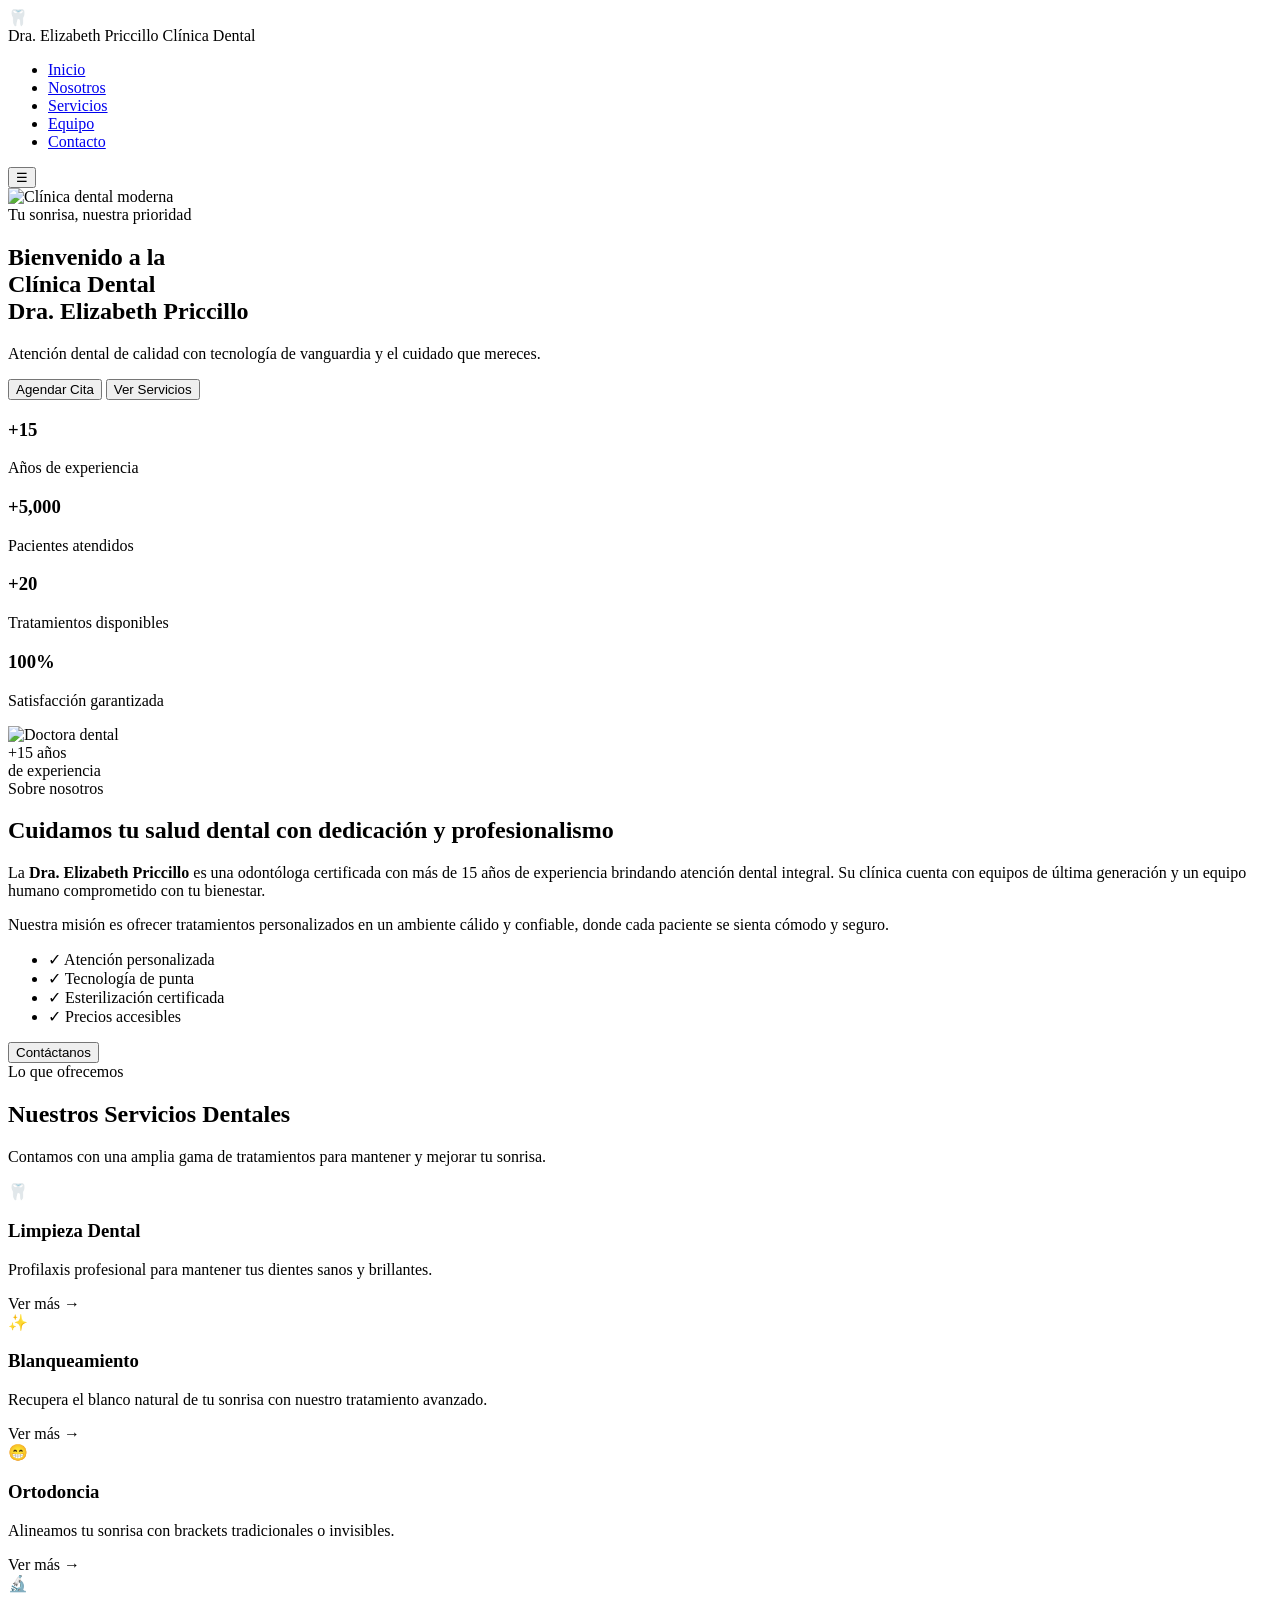
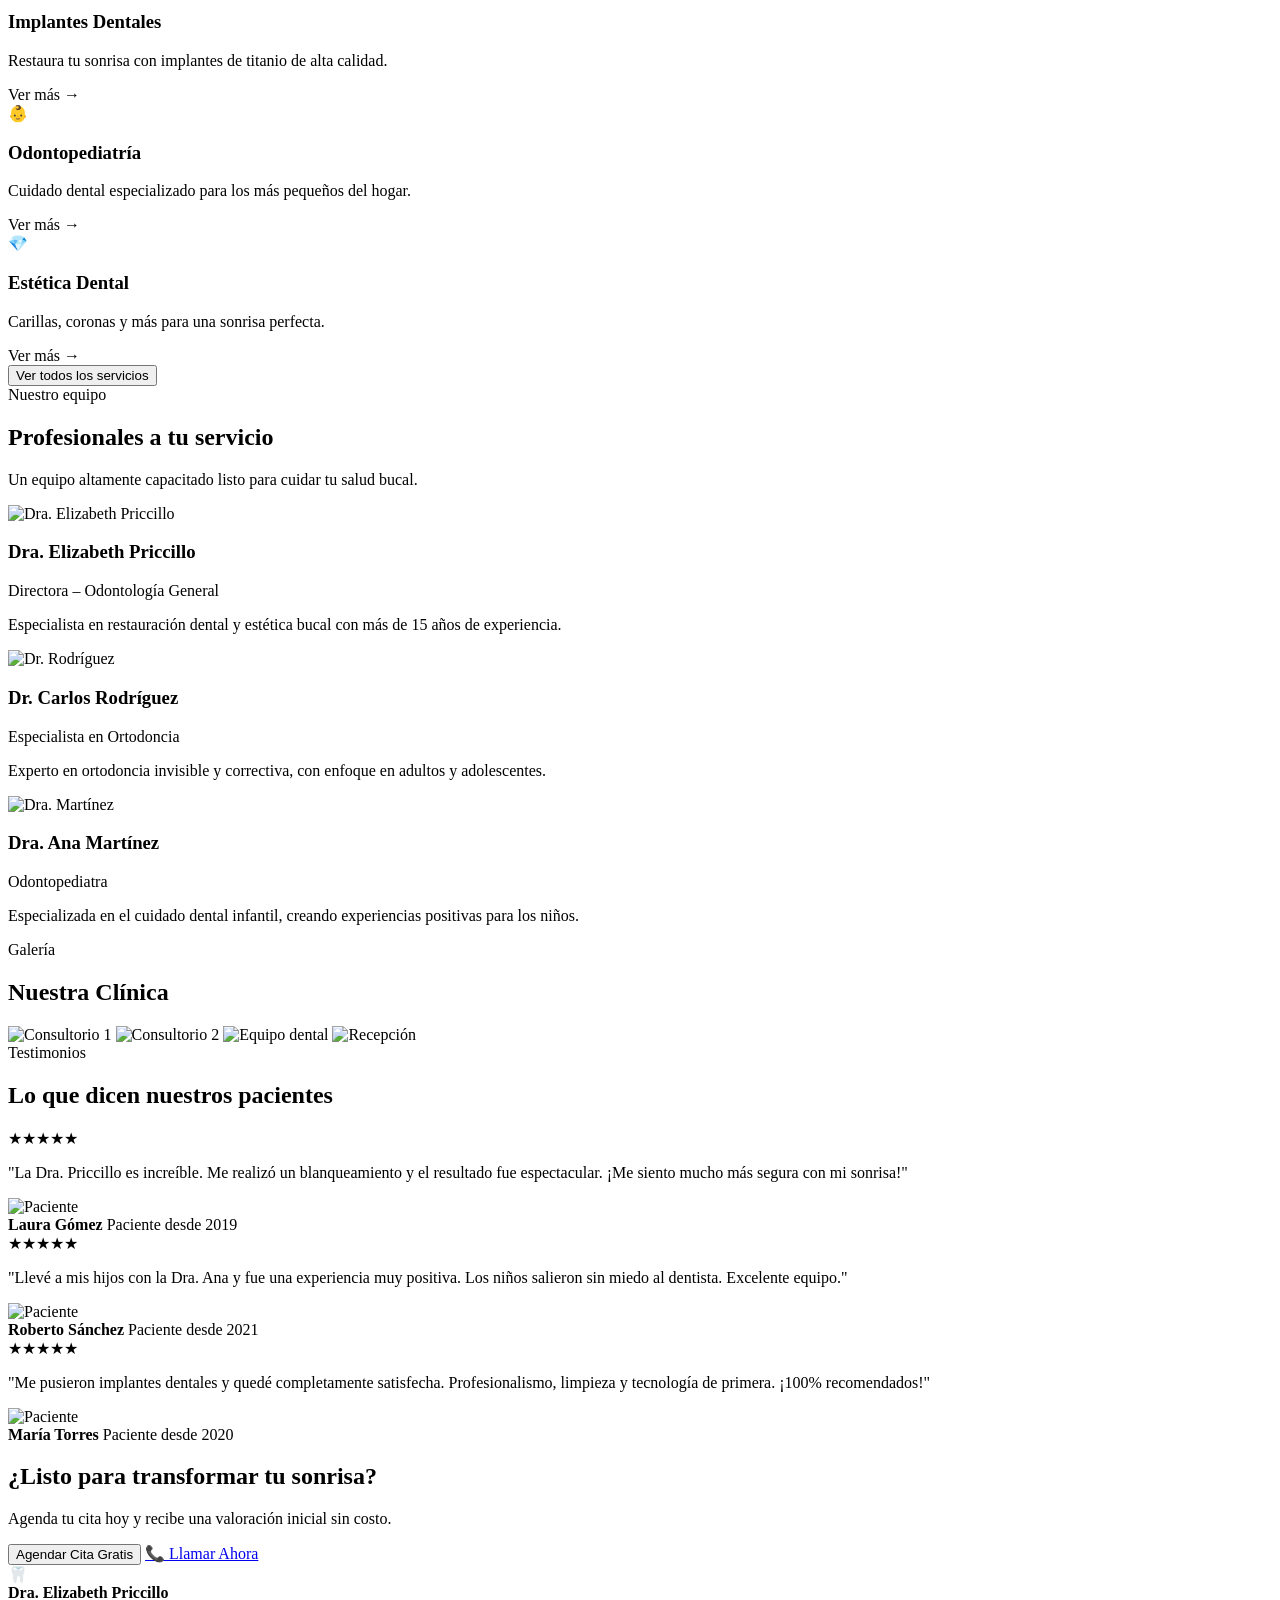
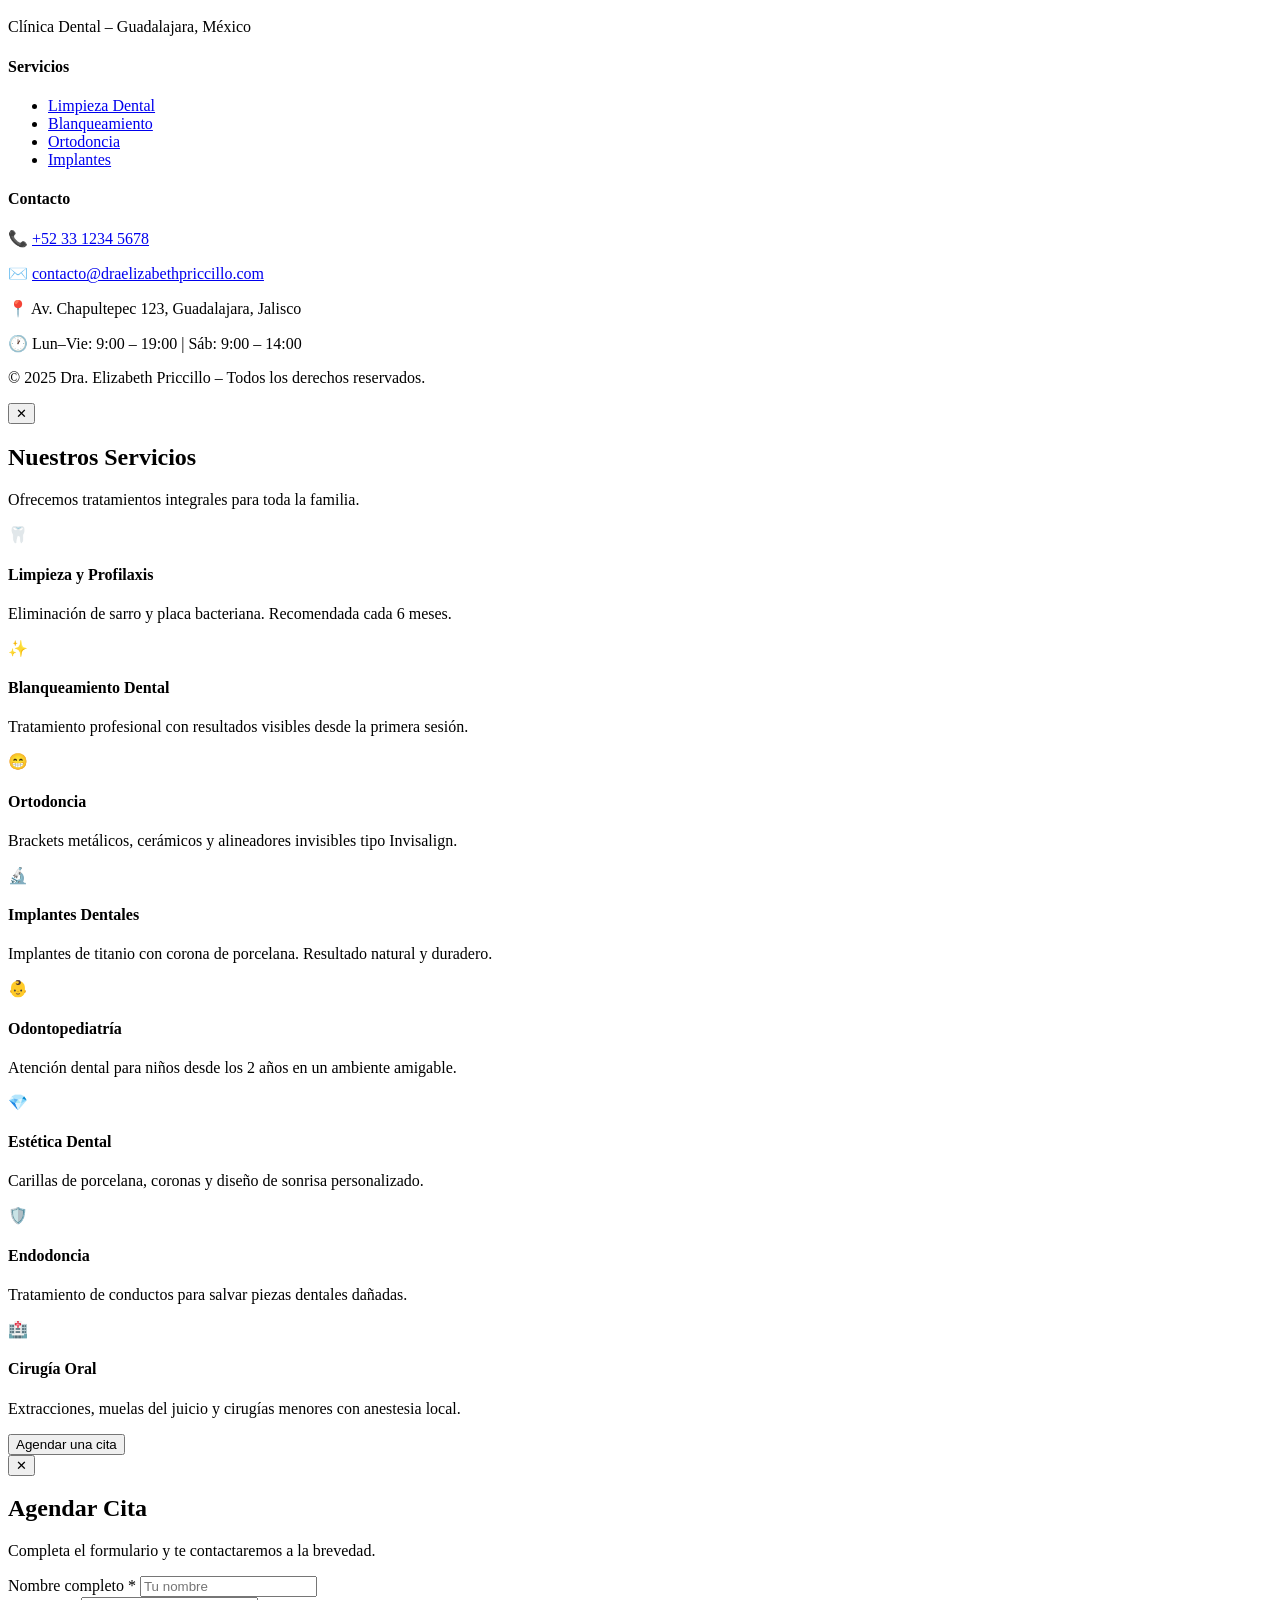
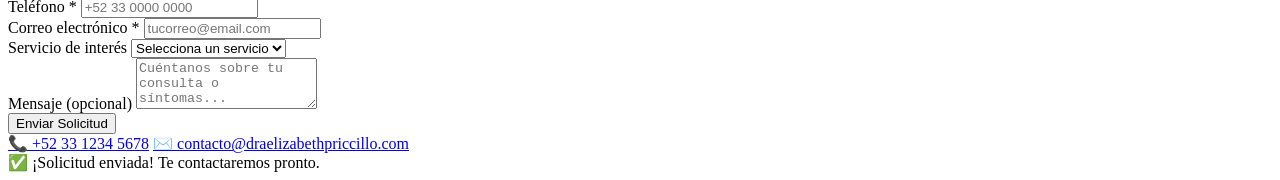
==== index.html @ 2721d82e "Add dental clinic website for Dra. Elizabeth Priccillo" ====
<!DOCTYPE html>
<html lang="es">
<head>
  <meta charset="UTF-8" />
  <meta name="viewport" content="width=device-width, initial-scale=1.0" />
  <title>Dra. Elizabeth Priccillo - Clínica Dental</title>
  <link href="https://fonts.googleapis.com/css2?family=Playfair+Display:wght@400;700&family=Inter:wght@300;400;500;600&display=swap" rel="stylesheet" />
  <link rel="stylesheet" href="styles.css" />
</head>
<body>

  <!-- NAVBAR -->
  <nav class="navbar">
    <div class="nav-container">
      <div class="nav-logo">
        <span class="logo-icon">🦷</span>
        <div>
          <span class="logo-name">Dra. Elizabeth Priccillo</span>
          <span class="logo-sub">Clínica Dental</span>
        </div>
      </div>
      <ul class="nav-links">
        <li><a href="#inicio">Inicio</a></li>
        <li><a href="#nosotros">Nosotros</a></li>
        <li><a href="#" onclick="openModal('servicios-modal')">Servicios</a></li>
        <li><a href="#equipo">Equipo</a></li>
        <li><a href="#" class="btn-nav" onclick="openModal('contacto-modal')">Contacto</a></li>
      </ul>
      <button class="hamburger" onclick="toggleMenu()">&#9776;</button>
    </div>
  </nav>

  <!-- HERO -->
  <section class="hero" id="inicio">
    <div class="hero-overlay"></div>
    <img src="https://images.unsplash.com/photo-1606811841689-23dfddce3e95?w=1600&q=80" alt="Clínica dental moderna" class="hero-bg" />
    <div class="hero-content">
      <span class="hero-badge">Tu sonrisa, nuestra prioridad</span>
      <h1>Bienvenido a la<br /><span>Clínica Dental</span><br />Dra. Elizabeth Priccillo</h1>
      <p>Atención dental de calidad con tecnología de vanguardia y el cuidado que mereces.</p>
      <div class="hero-btns">
        <button class="btn-primary" onclick="openModal('contacto-modal')">Agendar Cita</button>
        <button class="btn-outline" onclick="openModal('servicios-modal')">Ver Servicios</button>
      </div>
    </div>
  </section>

  <!-- STATS -->
  <section class="stats">
    <div class="stats-container">
      <div class="stat-item">
        <h3>+15</h3>
        <p>Años de experiencia</p>
      </div>
      <div class="stat-item">
        <h3>+5,000</h3>
        <p>Pacientes atendidos</p>
      </div>
      <div class="stat-item">
        <h3>+20</h3>
        <p>Tratamientos disponibles</p>
      </div>
      <div class="stat-item">
        <h3>100%</h3>
        <p>Satisfacción garantizada</p>
      </div>
    </div>
  </section>

  <!-- NOSOTROS -->
  <section class="nosotros" id="nosotros">
    <div class="section-container">
      <div class="nosotros-img">
        <img src="https://images.unsplash.com/photo-1588776814546-1ffcf47267a5?w=700&q=80" alt="Doctora dental" />
        <div class="exp-badge">+15 años<br/>de experiencia</div>
      </div>
      <div class="nosotros-text">
        <span class="section-tag">Sobre nosotros</span>
        <h2>Cuidamos tu salud dental con dedicación y profesionalismo</h2>
        <p>La <strong>Dra. Elizabeth Priccillo</strong> es una odontóloga certificada con más de 15 años de experiencia brindando atención dental integral. Su clínica cuenta con equipos de última generación y un equipo humano comprometido con tu bienestar.</p>
        <p>Nuestra misión es ofrecer tratamientos personalizados en un ambiente cálido y confiable, donde cada paciente se sienta cómodo y seguro.</p>
        <ul class="nosotros-list">
          <li>✓ Atención personalizada</li>
          <li>✓ Tecnología de punta</li>
          <li>✓ Esterilización certificada</li>
          <li>✓ Precios accesibles</li>
        </ul>
        <button class="btn-primary" onclick="openModal('contacto-modal')">Contáctanos</button>
      </div>
    </div>
  </section>

  <!-- SERVICIOS PREVIEW -->
  <section class="servicios-prev" id="servicios">
    <div class="section-header">
      <span class="section-tag">Lo que ofrecemos</span>
      <h2>Nuestros Servicios Dentales</h2>
      <p>Contamos con una amplia gama de tratamientos para mantener y mejorar tu sonrisa.</p>
    </div>
    <div class="servicios-grid">
      <div class="servicio-card" onclick="openModal('servicios-modal')">
        <div class="serv-icon">🦷</div>
        <h3>Limpieza Dental</h3>
        <p>Profilaxis profesional para mantener tus dientes sanos y brillantes.</p>
        <span class="ver-mas">Ver más →</span>
      </div>
      <div class="servicio-card" onclick="openModal('servicios-modal')">
        <div class="serv-icon">✨</div>
        <h3>Blanqueamiento</h3>
        <p>Recupera el blanco natural de tu sonrisa con nuestro tratamiento avanzado.</p>
        <span class="ver-mas">Ver más →</span>
      </div>
      <div class="servicio-card" onclick="openModal('servicios-modal')">
        <div class="serv-icon">😁</div>
        <h3>Ortodoncia</h3>
        <p>Alineamos tu sonrisa con brackets tradicionales o invisibles.</p>
        <span class="ver-mas">Ver más →</span>
      </div>
      <div class="servicio-card" onclick="openModal('servicios-modal')">
        <div class="serv-icon">🔬</div>
        <h3>Implantes Dentales</h3>
        <p>Restaura tu sonrisa con implantes de titanio de alta calidad.</p>
        <span class="ver-mas">Ver más →</span>
      </div>
      <div class="servicio-card" onclick="openModal('servicios-modal')">
        <div class="serv-icon">👶</div>
        <h3>Odontopediatría</h3>
        <p>Cuidado dental especializado para los más pequeños del hogar.</p>
        <span class="ver-mas">Ver más →</span>
      </div>
      <div class="servicio-card" onclick="openModal('servicios-modal')">
        <div class="serv-icon">💎</div>
        <h3>Estética Dental</h3>
        <p>Carillas, coronas y más para una sonrisa perfecta.</p>
        <span class="ver-mas">Ver más →</span>
      </div>
    </div>
    <div class="center-btn">
      <button class="btn-primary" onclick="openModal('servicios-modal')">Ver todos los servicios</button>
    </div>
  </section>

  <!-- EQUIPO -->
  <section class="equipo" id="equipo">
    <div class="section-header">
      <span class="section-tag">Nuestro equipo</span>
      <h2>Profesionales a tu servicio</h2>
      <p>Un equipo altamente capacitado listo para cuidar tu salud bucal.</p>
    </div>
    <div class="equipo-grid">
      <div class="equipo-card">
        <div class="equipo-img-wrap">
          <img src="https://images.unsplash.com/photo-1559839734-2b71ea197ec2?w=400&q=80" alt="Dra. Elizabeth Priccillo" />
        </div>
        <h3>Dra. Elizabeth Priccillo</h3>
        <span>Directora – Odontología General</span>
        <p>Especialista en restauración dental y estética bucal con más de 15 años de experiencia.</p>
      </div>
      <div class="equipo-card">
        <div class="equipo-img-wrap">
          <img src="https://images.unsplash.com/photo-1612349317150-e413f6a5b16d?w=400&q=80" alt="Dr. Rodríguez" />
        </div>
        <h3>Dr. Carlos Rodríguez</h3>
        <span>Especialista en Ortodoncia</span>
        <p>Experto en ortodoncia invisible y correctiva, con enfoque en adultos y adolescentes.</p>
      </div>
      <div class="equipo-card">
        <div class="equipo-img-wrap">
          <img src="https://images.unsplash.com/photo-1594824476967-48c8b964273f?w=400&q=80" alt="Dra. Martínez" />
        </div>
        <h3>Dra. Ana Martínez</h3>
        <span>Odontopediatra</span>
        <p>Especializada en el cuidado dental infantil, creando experiencias positivas para los niños.</p>
      </div>
    </div>
  </section>

  <!-- GALERIA -->
  <section class="galeria">
    <div class="section-header">
      <span class="section-tag">Galería</span>
      <h2>Nuestra Clínica</h2>
    </div>
    <div class="galeria-grid">
      <img src="https://images.unsplash.com/photo-1629909613654-28e377c37b09?w=600&q=80" alt="Consultorio 1" />
      <img src="https://images.unsplash.com/photo-1609840114035-3c981b782dfe?w=600&q=80" alt="Consultorio 2" />
      <img src="https://images.unsplash.com/photo-1607613009820-a29f7bb81c04?w=600&q=80" alt="Equipo dental" />
      <img src="https://images.unsplash.com/photo-1598256989800-fe5f95da9787?w=600&q=80" alt="Recepción" />
    </div>
  </section>

  <!-- TESTIMONIOS -->
  <section class="testimonios">
    <div class="section-header">
      <span class="section-tag">Testimonios</span>
      <h2>Lo que dicen nuestros pacientes</h2>
    </div>
    <div class="testimonios-grid">
      <div class="test-card">
        <div class="stars">★★★★★</div>
        <p>"La Dra. Priccillo es increíble. Me realizó un blanqueamiento y el resultado fue espectacular. ¡Me siento mucho más segura con mi sonrisa!"</p>
        <div class="test-autor">
          <img src="https://images.unsplash.com/photo-1438761681033-6461ffad8d80?w=60&q=80" alt="Paciente" />
          <div>
            <strong>Laura Gómez</strong>
            <span>Paciente desde 2019</span>
          </div>
        </div>
      </div>
      <div class="test-card">
        <div class="stars">★★★★★</div>
        <p>"Llevé a mis hijos con la Dra. Ana y fue una experiencia muy positiva. Los niños salieron sin miedo al dentista. Excelente equipo."</p>
        <div class="test-autor">
          <img src="https://images.unsplash.com/photo-1500648767791-00dcc994a43e?w=60&q=80" alt="Paciente" />
          <div>
            <strong>Roberto Sánchez</strong>
            <span>Paciente desde 2021</span>
          </div>
        </div>
      </div>
      <div class="test-card">
        <div class="stars">★★★★★</div>
        <p>"Me pusieron implantes dentales y quedé completamente satisfecha. Profesionalismo, limpieza y tecnología de primera. ¡100% recomendados!"</p>
        <div class="test-autor">
          <img src="https://images.unsplash.com/photo-1544005313-94ddf0286df2?w=60&q=80" alt="Paciente" />
          <div>
            <strong>María Torres</strong>
            <span>Paciente desde 2020</span>
          </div>
        </div>
      </div>
    </div>
  </section>

  <!-- CTA -->
  <section class="cta">
    <div class="cta-content">
      <h2>¿Listo para transformar tu sonrisa?</h2>
      <p>Agenda tu cita hoy y recibe una valoración inicial sin costo.</p>
      <div class="cta-btns">
        <button class="btn-primary" onclick="openModal('contacto-modal')">Agendar Cita Gratis</button>
        <a href="tel:+523312345678" class="btn-outline-white">📞 Llamar Ahora</a>
      </div>
    </div>
  </section>

  <!-- FOOTER -->
  <footer class="footer">
    <div class="footer-container">
      <div class="footer-brand">
        <span class="logo-icon">🦷</span>
        <div>
          <strong>Dra. Elizabeth Priccillo</strong>
          <p>Clínica Dental – Guadalajara, México</p>
        </div>
      </div>
      <div class="footer-links">
        <h4>Servicios</h4>
        <ul>
          <li><a href="#" onclick="openModal('servicios-modal')">Limpieza Dental</a></li>
          <li><a href="#" onclick="openModal('servicios-modal')">Blanqueamiento</a></li>
          <li><a href="#" onclick="openModal('servicios-modal')">Ortodoncia</a></li>
          <li><a href="#" onclick="openModal('servicios-modal')">Implantes</a></li>
        </ul>
      </div>
      <div class="footer-contact">
        <h4>Contacto</h4>
        <p>📞 <a href="tel:+523312345678">+52 33 1234 5678</a></p>
        <p>✉️ <a href="mailto:contacto@draelizabethpriccillo.com">contacto@draelizabethpriccillo.com</a></p>
        <p>📍 Av. Chapultepec 123, Guadalajara, Jalisco</p>
        <p>🕐 Lun–Vie: 9:00 – 19:00 | Sáb: 9:00 – 14:00</p>
      </div>
    </div>
    <div class="footer-bottom">
      <p>© 2025 Dra. Elizabeth Priccillo – Todos los derechos reservados.</p>
    </div>
  </footer>

  <!-- MODAL SERVICIOS -->
  <div id="servicios-modal" class="modal" onclick="closeModalOutside(event, 'servicios-modal')">
    <div class="modal-box">
      <button class="modal-close" onclick="closeModal('servicios-modal')">✕</button>
      <h2>Nuestros Servicios</h2>
      <p class="modal-sub">Ofrecemos tratamientos integrales para toda la familia.</p>
      <div class="modal-servicios">
        <div class="ms-item">
          <div class="ms-icon">🦷</div>
          <div>
            <h4>Limpieza y Profilaxis</h4>
            <p>Eliminación de sarro y placa bacteriana. Recomendada cada 6 meses.</p>
          </div>
        </div>
        <div class="ms-item">
          <div class="ms-icon">✨</div>
          <div>
            <h4>Blanqueamiento Dental</h4>
            <p>Tratamiento profesional con resultados visibles desde la primera sesión.</p>
          </div>
        </div>
        <div class="ms-item">
          <div class="ms-icon">😁</div>
          <div>
            <h4>Ortodoncia</h4>
            <p>Brackets metálicos, cerámicos y alineadores invisibles tipo Invisalign.</p>
          </div>
        </div>
        <div class="ms-item">
          <div class="ms-icon">🔬</div>
          <div>
            <h4>Implantes Dentales</h4>
            <p>Implantes de titanio con corona de porcelana. Resultado natural y duradero.</p>
          </div>
        </div>
        <div class="ms-item">
          <div class="ms-icon">👶</div>
          <div>
            <h4>Odontopediatría</h4>
            <p>Atención dental para niños desde los 2 años en un ambiente amigable.</p>
          </div>
        </div>
        <div class="ms-item">
          <div class="ms-icon">💎</div>
          <div>
            <h4>Estética Dental</h4>
            <p>Carillas de porcelana, coronas y diseño de sonrisa personalizado.</p>
          </div>
        </div>
        <div class="ms-item">
          <div class="ms-icon">🛡️</div>
          <div>
            <h4>Endodoncia</h4>
            <p>Tratamiento de conductos para salvar piezas dentales dañadas.</p>
          </div>
        </div>
        <div class="ms-item">
          <div class="ms-icon">🏥</div>
          <div>
            <h4>Cirugía Oral</h4>
            <p>Extracciones, muelas del juicio y cirugías menores con anestesia local.</p>
          </div>
        </div>
      </div>
      <button class="btn-primary full" onclick="closeModal('servicios-modal'); openModal('contacto-modal')">Agendar una cita</button>
    </div>
  </div>

  <!-- MODAL CONTACTO -->
  <div id="contacto-modal" class="modal" onclick="closeModalOutside(event, 'contacto-modal')">
    <div class="modal-box">
      <button class="modal-close" onclick="closeModal('contacto-modal')">✕</button>
      <h2>Agendar Cita</h2>
      <p class="modal-sub">Completa el formulario y te contactaremos a la brevedad.</p>
      <form class="contacto-form" onsubmit="enviarFormulario(event)">
        <div class="form-row">
          <div class="form-group">
            <label>Nombre completo *</label>
            <input type="text" placeholder="Tu nombre" required />
          </div>
          <div class="form-group">
            <label>Teléfono *</label>
            <input type="tel" placeholder="+52 33 0000 0000" required />
          </div>
        </div>
        <div class="form-group">
          <label>Correo electrónico *</label>
          <input type="email" placeholder="tucorreo@email.com" required />
        </div>
        <div class="form-group">
          <label>Servicio de interés</label>
          <select>
            <option value="">Selecciona un servicio</option>
            <option>Limpieza Dental</option>
            <option>Blanqueamiento</option>
            <option>Ortodoncia</option>
            <option>Implantes Dentales</option>
            <option>Odontopediatría</option>
            <option>Estética Dental</option>
            <option>Endodoncia</option>
            <option>Cirugía Oral</option>
            <option>Otro</option>
          </select>
        </div>
        <div class="form-group">
          <label>Mensaje (opcional)</label>
          <textarea placeholder="Cuéntanos sobre tu consulta o síntomas..." rows="3"></textarea>
        </div>
        <button type="submit" class="btn-primary full">Enviar Solicitud</button>
      </form>
      <div class="modal-contacto-info">
        <a href="tel:+523312345678">📞 +52 33 1234 5678</a>
        <a href="mailto:contacto@draelizabethpriccillo.com">✉️ contacto@draelizabethpriccillo.com</a>
      </div>
    </div>
  </div>

  <!-- SUCCESS TOAST -->
  <div id="toast" class="toast">✅ ¡Solicitud enviada! Te contactaremos pronto.</div>

  <script src="script.js"></script>
</body>
</html>
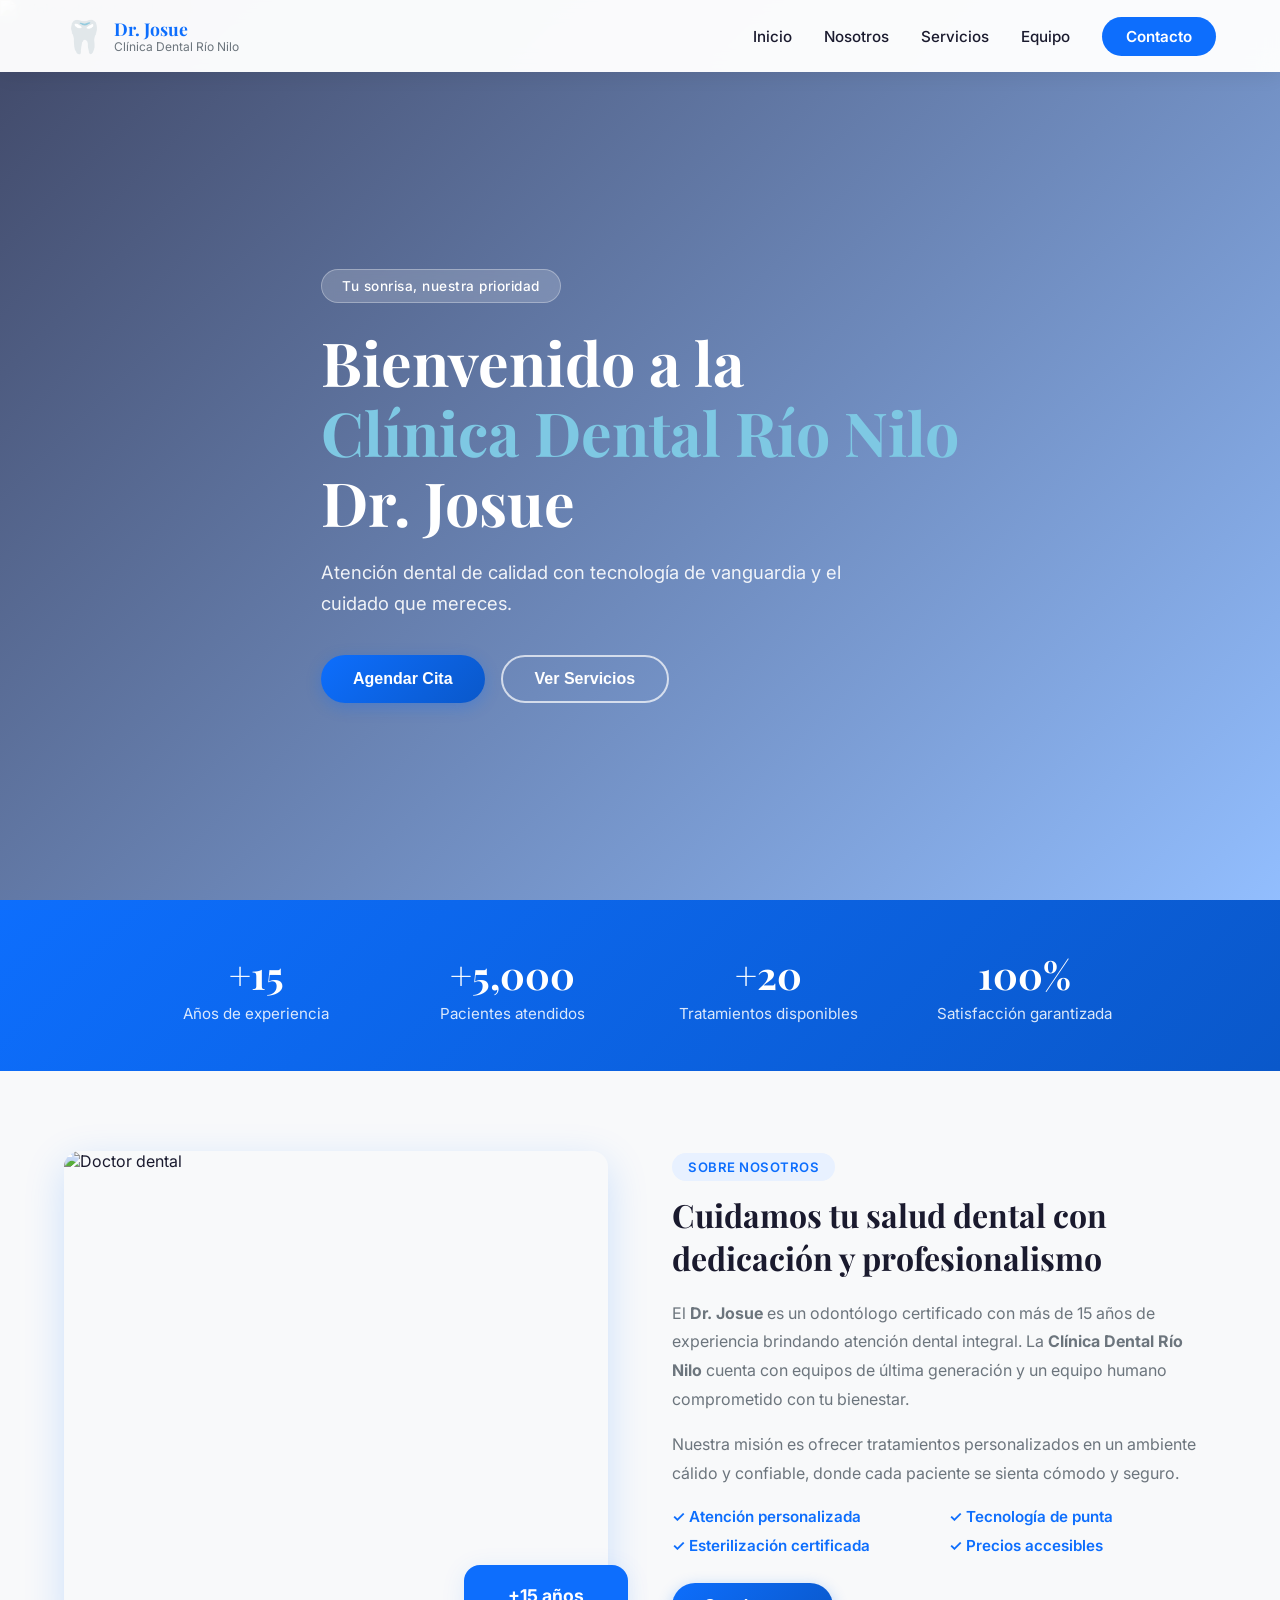
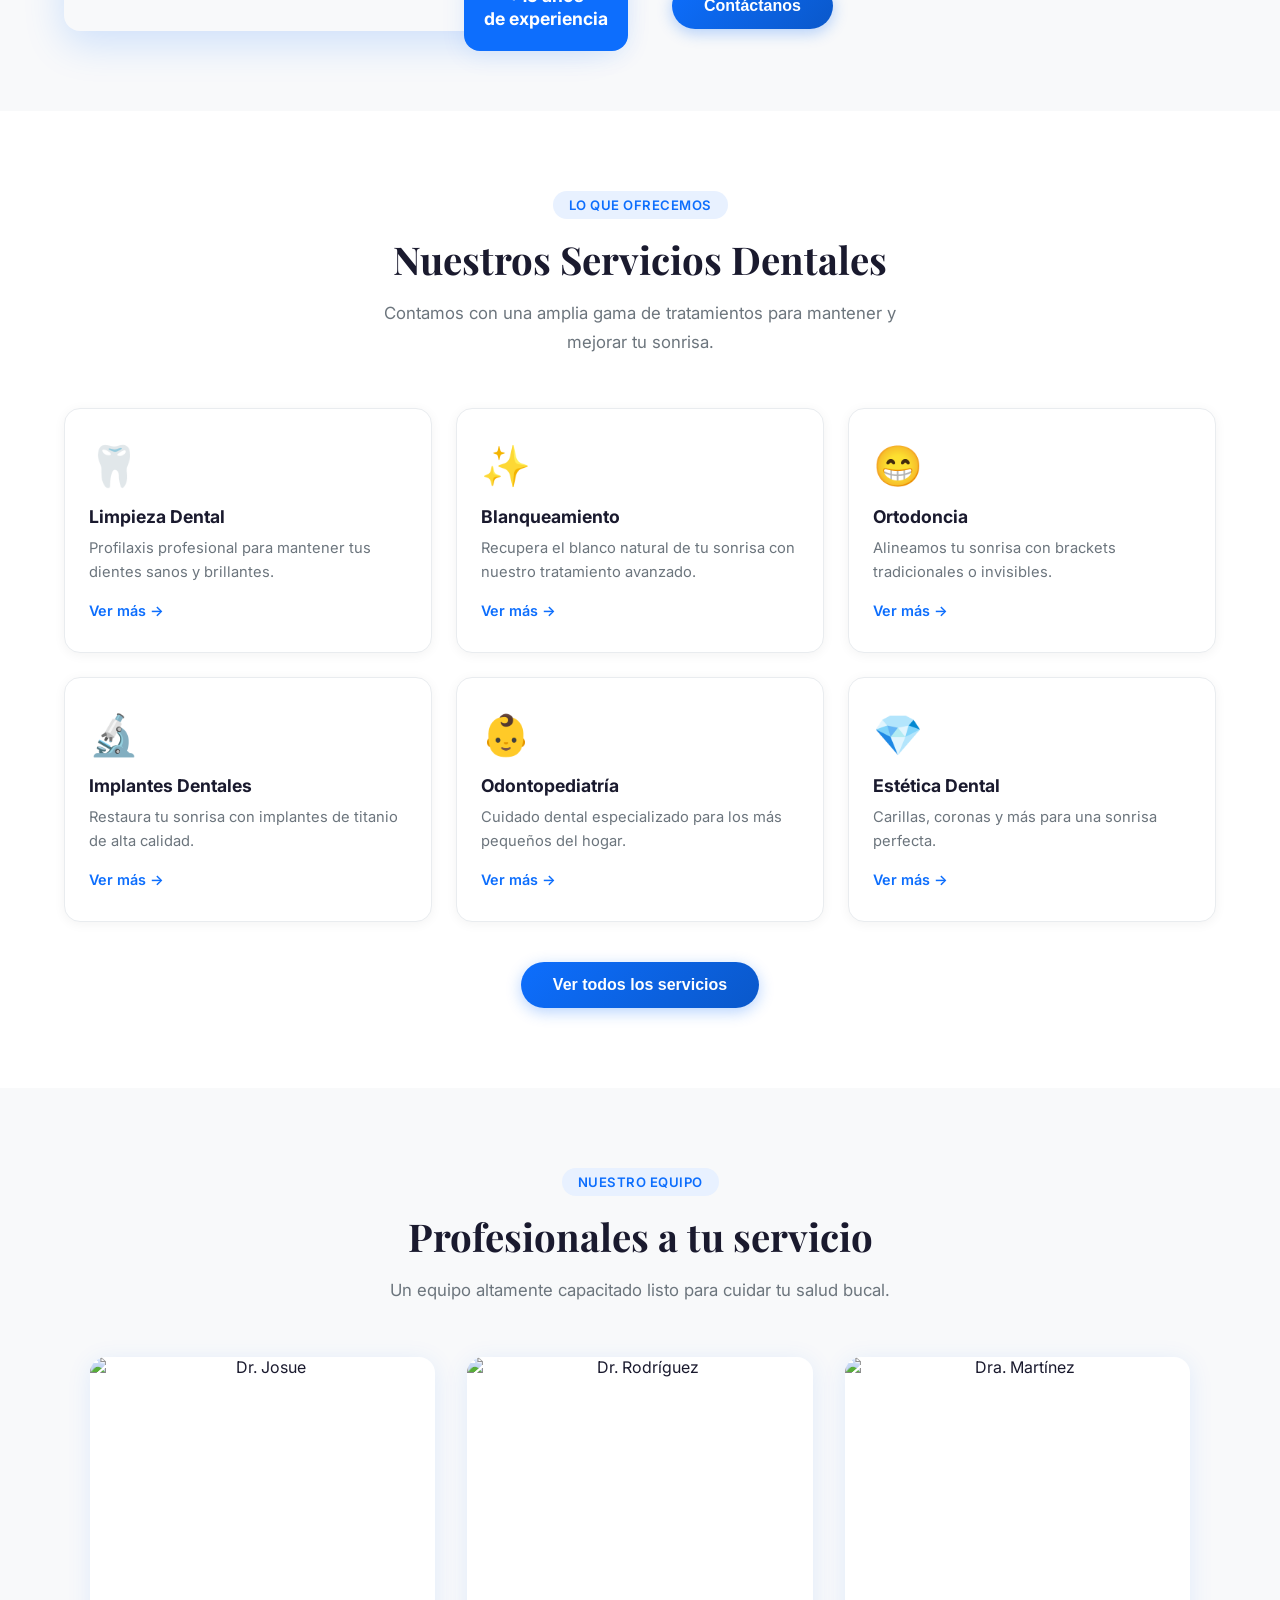
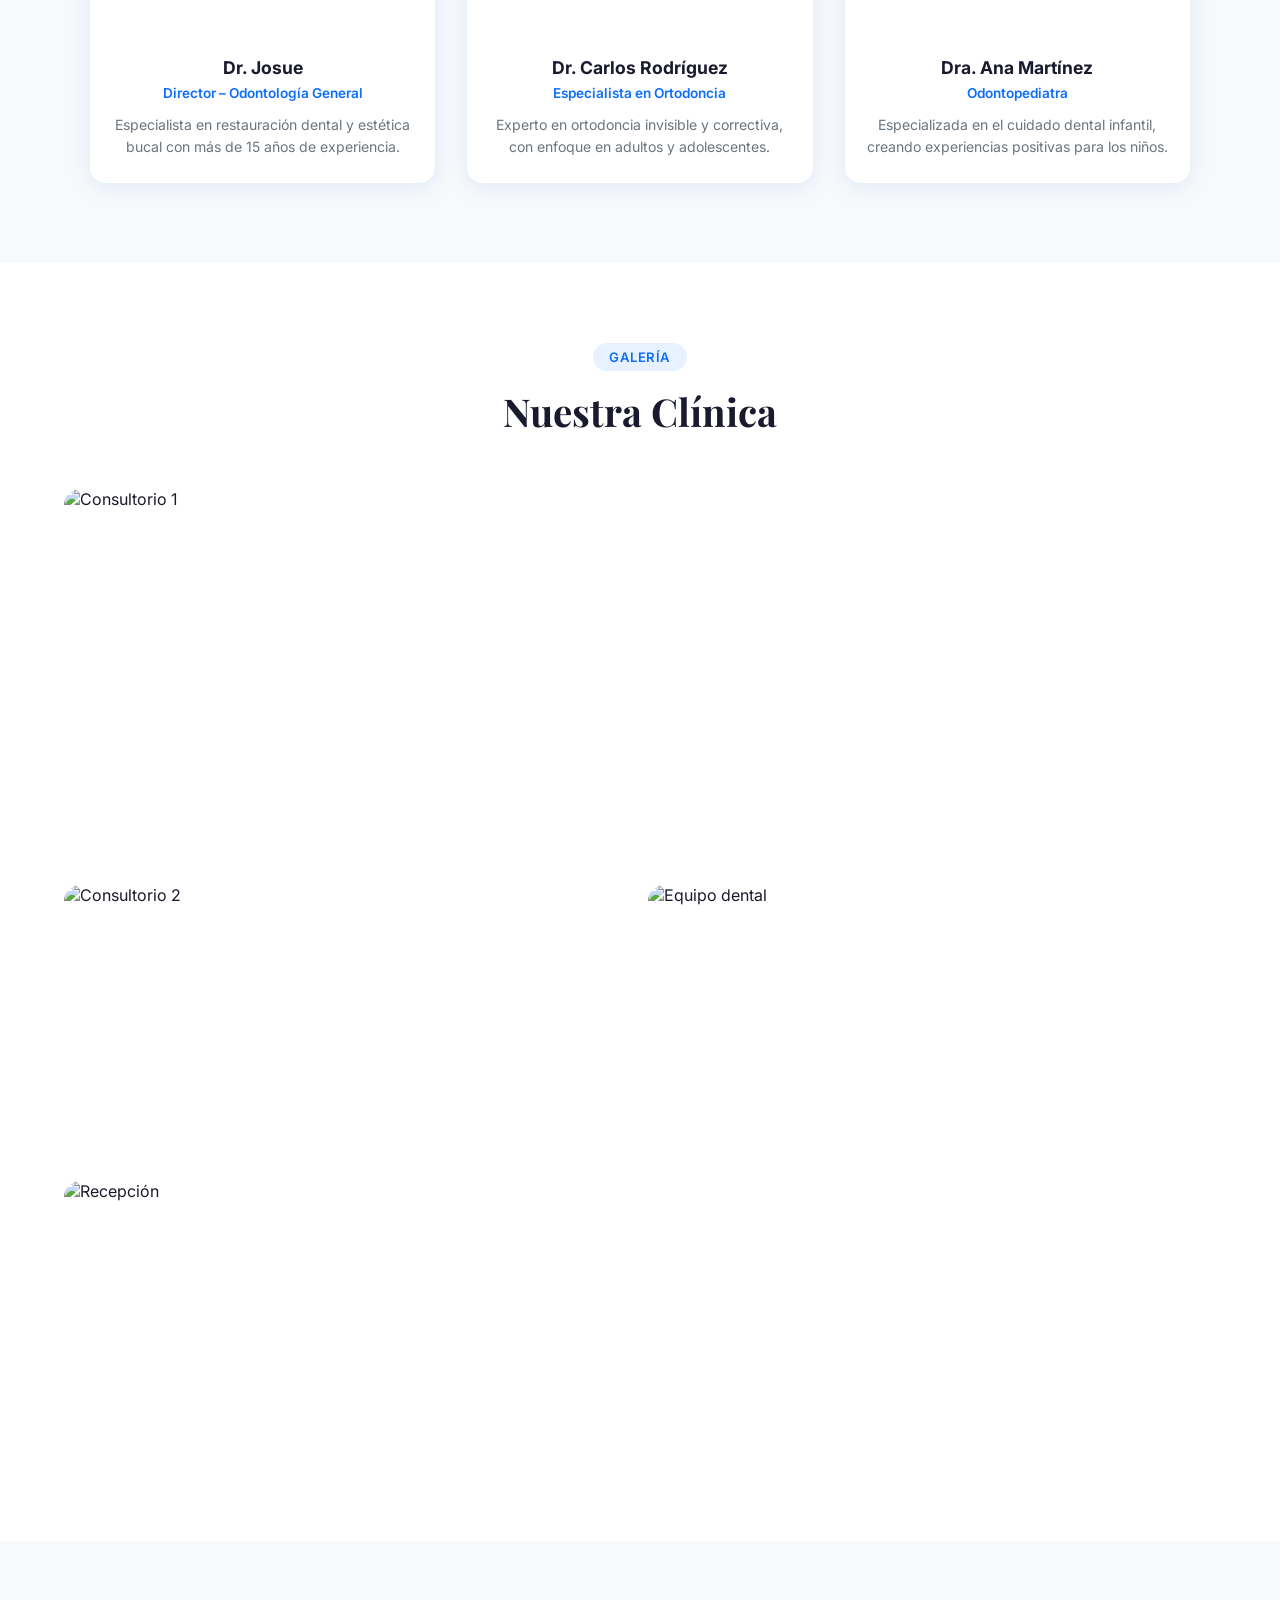
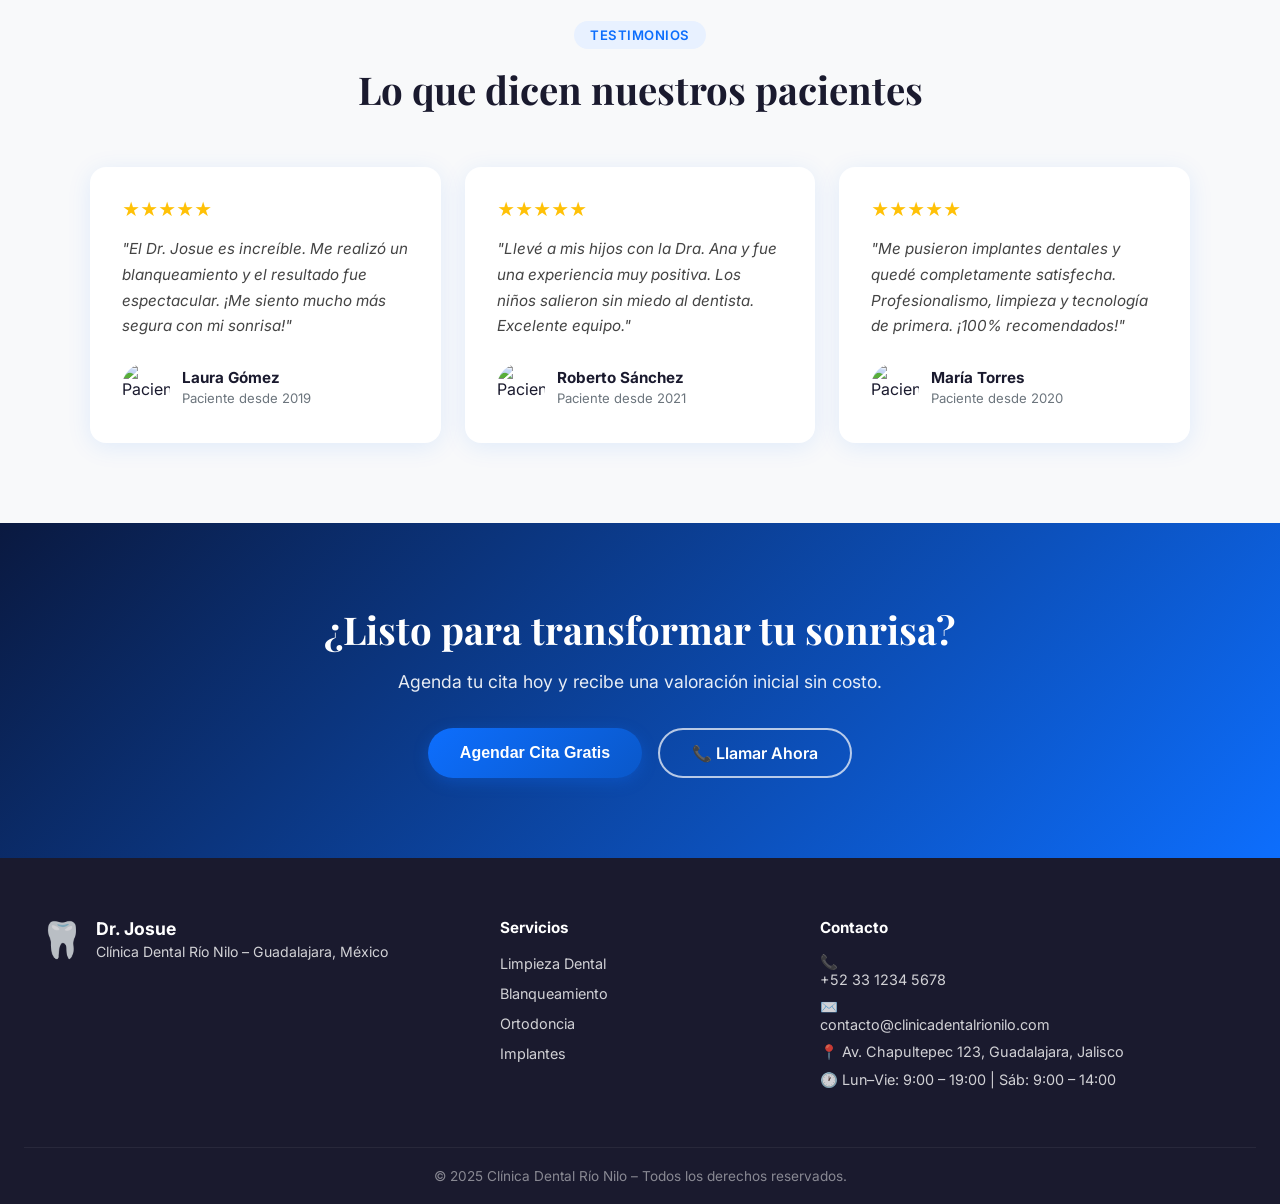
==== commit ecc31d67: "Update: nombre clínica → Clínica Dental Río Nilo, doctor → Dr. Josue" ====
--- a/index.html
+++ b/index.html
@@ -3,7 +3,7 @@
 <head>
   <meta charset="UTF-8" />
   <meta name="viewport" content="width=device-width, initial-scale=1.0" />
-  <title>Dra. Elizabeth Priccillo - Clínica Dental</title>
+  <title>Dr. Josue - Clínica Dental Río Nilo</title>
   <link href="https://fonts.googleapis.com/css2?family=Playfair+Display:wght@400;700&family=Inter:wght@300;400;500;600&display=swap" rel="stylesheet" />
   <link rel="stylesheet" href="styles.css" />
 </head>
@@ -15,8 +15,8 @@
       <div class="nav-logo">
         <span class="logo-icon">🦷</span>
         <div>
-          <span class="logo-name">Dra. Elizabeth Priccillo</span>
-          <span class="logo-sub">Clínica Dental</span>
+          <span class="logo-name">Dr. Josue</span>
+          <span class="logo-sub">Clínica Dental Río Nilo</span>
         </div>
       </div>
       <ul class="nav-links">
@@ -36,7 +36,7 @@
     <img src="https://images.unsplash.com/photo-1606811841689-23dfddce3e95?w=1600&q=80" alt="Clínica dental moderna" class="hero-bg" />
     <div class="hero-content">
       <span class="hero-badge">Tu sonrisa, nuestra prioridad</span>
-      <h1>Bienvenido a la<br /><span>Clínica Dental</span><br />Dra. Elizabeth Priccillo</h1>
+      <h1>Bienvenido a la<br /><span>Clínica Dental Río Nilo</span><br />Dr. Josue</h1>
       <p>Atención dental de calidad con tecnología de vanguardia y el cuidado que mereces.</p>
       <div class="hero-btns">
         <button class="btn-primary" onclick="openModal('contacto-modal')">Agendar Cita</button>
@@ -71,13 +71,13 @@
   <section class="nosotros" id="nosotros">
     <div class="section-container">
       <div class="nosotros-img">
-        <img src="https://images.unsplash.com/photo-1588776814546-1ffcf47267a5?w=700&q=80" alt="Doctora dental" />
+        <img src="https://images.unsplash.com/photo-1588776814546-1ffcf47267a5?w=700&q=80" alt="Doctor dental" />
         <div class="exp-badge">+15 años<br/>de experiencia</div>
       </div>
       <div class="nosotros-text">
         <span class="section-tag">Sobre nosotros</span>
         <h2>Cuidamos tu salud dental con dedicación y profesionalismo</h2>
-        <p>La <strong>Dra. Elizabeth Priccillo</strong> es una odontóloga certificada con más de 15 años de experiencia brindando atención dental integral. Su clínica cuenta con equipos de última generación y un equipo humano comprometido con tu bienestar.</p>
+        <p>El <strong>Dr. Josue</strong> es un odontólogo certificado con más de 15 años de experiencia brindando atención dental integral. La <strong>Clínica Dental Río Nilo</strong> cuenta con equipos de última generación y un equipo humano comprometido con tu bienestar.</p>
         <p>Nuestra misión es ofrecer tratamientos personalizados en un ambiente cálido y confiable, donde cada paciente se sienta cómodo y seguro.</p>
         <ul class="nosotros-list">
           <li>✓ Atención personalizada</li>
@@ -150,10 +150,10 @@
     <div class="equipo-grid">
       <div class="equipo-card">
         <div class="equipo-img-wrap">
-          <img src="https://images.unsplash.com/photo-1559839734-2b71ea197ec2?w=400&q=80" alt="Dra. Elizabeth Priccillo" />
-        </div>
-        <h3>Dra. Elizabeth Priccillo</h3>
-        <span>Directora – Odontología General</span>
+          <img src="https://images.unsplash.com/photo-1559839734-2b71ea197ec2?w=400&q=80" alt="Dr. Josue" />
+        </div>
+        <h3>Dr. Josue</h3>
+        <span>Director – Odontología General</span>
         <p>Especialista en restauración dental y estética bucal con más de 15 años de experiencia.</p>
       </div>
       <div class="equipo-card">
@@ -198,7 +198,7 @@
     <div class="testimonios-grid">
       <div class="test-card">
         <div class="stars">★★★★★</div>
-        <p>"La Dra. Priccillo es increíble. Me realizó un blanqueamiento y el resultado fue espectacular. ¡Me siento mucho más segura con mi sonrisa!"</p>
+        <p>"El Dr. Josue es increíble. Me realizó un blanqueamiento y el resultado fue espectacular. ¡Me siento mucho más segura con mi sonrisa!"</p>
         <div class="test-autor">
           <img src="https://images.unsplash.com/photo-1438761681033-6461ffad8d80?w=60&q=80" alt="Paciente" />
           <div>
@@ -250,8 +250,8 @@
       <div class="footer-brand">
         <span class="logo-icon">🦷</span>
         <div>
-          <strong>Dra. Elizabeth Priccillo</strong>
-          <p>Clínica Dental – Guadalajara, México</p>
+          <strong>Dr. Josue</strong>
+          <p>Clínica Dental Río Nilo – Guadalajara, México</p>
         </div>
       </div>
       <div class="footer-links">
@@ -266,13 +266,13 @@
       <div class="footer-contact">
         <h4>Contacto</h4>
         <p>📞 <a href="tel:+523312345678">+52 33 1234 5678</a></p>
-        <p>✉️ <a href="mailto:contacto@draelizabethpriccillo.com">contacto@draelizabethpriccillo.com</a></p>
+        <p>✉️ <a href="mailto:contacto@clinicadentalrionilo.com">contacto@clinicadentalrionilo.com</a></p>
         <p>📍 Av. Chapultepec 123, Guadalajara, Jalisco</p>
         <p>🕐 Lun–Vie: 9:00 – 19:00 | Sáb: 9:00 – 14:00</p>
       </div>
     </div>
     <div class="footer-bottom">
-      <p>© 2025 Dra. Elizabeth Priccillo – Todos los derechos reservados.</p>
+      <p>© 2025 Clínica Dental Río Nilo – Todos los derechos reservados.</p>
     </div>
   </footer>
 
@@ -388,7 +388,7 @@
       </form>
       <div class="modal-contacto-info">
         <a href="tel:+523312345678">📞 +52 33 1234 5678</a>
-        <a href="mailto:contacto@draelizabethpriccillo.com">✉️ contacto@draelizabethpriccillo.com</a>
+        <a href="mailto:contacto@clinicadentalrionilo.com">✉️ contacto@clinicadentalrionilo.com</a>
       </div>
     </div>
   </div>
@@ -398,4 +398,4 @@
 
   <script src="script.js"></script>
 </body>
-</html>
+</html>
--- a/styles.css
+++ b/styles.css
@@ -0,0 +1,584 @@
+/* ===================== RESET & BASE ===================== */
+*, *::before, *::after { box-sizing: border-box; margin: 0; padding: 0; }
+html { scroll-behavior: smooth; }
+body { font-family: 'Inter', sans-serif; color: #1a1a2e; background: #fff; }
+a { text-decoration: none; color: inherit; }
+ul { list-style: none; }
+img { max-width: 100%; display: block; }
+
+/* ===================== VARIABLES ===================== */
+:root {
+  --blue: #0d6efd;
+  --blue-dark: #0a58ca;
+  --blue-light: #e8f1ff;
+  --teal: #0dcaf0;
+  --white: #ffffff;
+  --gray-100: #f8f9fa;
+  --gray-200: #e9ecef;
+  --gray-600: #6c757d;
+  --dark: #1a1a2e;
+  --radius: 16px;
+  --shadow: 0 4px 24px rgba(13,110,253,0.10);
+  --shadow-lg: 0 12px 40px rgba(13,110,253,0.18);
+}
+
+/* ===================== BUTTONS ===================== */
+.btn-primary {
+  background: linear-gradient(135deg, var(--blue), #0a58ca);
+  color: #fff;
+  border: none;
+  padding: 14px 32px;
+  border-radius: 50px;
+  font-size: 1rem;
+  font-weight: 600;
+  cursor: pointer;
+  transition: transform .2s, box-shadow .2s;
+  box-shadow: 0 4px 15px rgba(13,110,253,0.3);
+}
+.btn-primary:hover { transform: translateY(-2px); box-shadow: 0 8px 25px rgba(13,110,253,0.4); }
+.btn-primary.full { width: 100%; }
+.btn-outline {
+  background: transparent;
+  color: #fff;
+  border: 2px solid rgba(255,255,255,0.7);
+  padding: 13px 32px;
+  border-radius: 50px;
+  font-size: 1rem;
+  font-weight: 600;
+  cursor: pointer;
+  transition: all .2s;
+}
+.btn-outline:hover { background: rgba(255,255,255,0.15); }
+.btn-outline-white {
+  display: inline-block;
+  background: transparent;
+  color: #fff;
+  border: 2px solid rgba(255,255,255,0.7);
+  padding: 13px 32px;
+  border-radius: 50px;
+  font-size: 1rem;
+  font-weight: 600;
+  transition: all .2s;
+}
+.btn-outline-white:hover { background: rgba(255,255,255,0.15); }
+
+/* ===================== NAVBAR ===================== */
+.navbar {
+  position: fixed;
+  top: 0; left: 0; right: 0;
+  z-index: 1000;
+  background: rgba(255,255,255,0.97);
+  backdrop-filter: blur(10px);
+  box-shadow: 0 2px 20px rgba(0,0,0,0.08);
+  height: 72px;
+}
+.nav-container {
+  max-width: 1200px;
+  margin: 0 auto;
+  padding: 0 24px;
+  height: 100%;
+  display: flex;
+  align-items: center;
+  justify-content: space-between;
+}
+.nav-logo {
+  display: flex;
+  align-items: center;
+  gap: 10px;
+}
+.logo-icon { font-size: 2rem; }
+.logo-name {
+  display: block;
+  font-family: 'Playfair Display', serif;
+  font-size: 1.1rem;
+  font-weight: 700;
+  color: var(--blue);
+  line-height: 1.2;
+}
+.logo-sub { display: block; font-size: .75rem; color: var(--gray-600); }
+.nav-links {
+  display: flex;
+  align-items: center;
+  gap: 32px;
+}
+.nav-links a {
+  font-size: .95rem;
+  font-weight: 500;
+  color: var(--dark);
+  transition: color .2s;
+}
+.nav-links a:hover { color: var(--blue); }
+.btn-nav {
+  background: var(--blue);
+  color: #fff !important;
+  padding: 10px 24px;
+  border-radius: 50px;
+  font-weight: 600 !important;
+  transition: background .2s !important;
+}
+.btn-nav:hover { background: var(--blue-dark) !important; }
+.hamburger {
+  display: none;
+  background: none;
+  border: none;
+  font-size: 1.5rem;
+  cursor: pointer;
+  color: var(--dark);
+}
+
+/* ===================== HERO ===================== */
+.hero {
+  position: relative;
+  height: 100vh;
+  min-height: 600px;
+  display: flex;
+  align-items: center;
+  overflow: hidden;
+}
+.hero-bg {
+  position: absolute;
+  inset: 0;
+  width: 100%;
+  height: 100%;
+  object-fit: cover;
+  object-position: center;
+}
+.hero-overlay {
+  position: absolute;
+  inset: 0;
+  background: linear-gradient(135deg, rgba(10,20,60,0.78) 0%, rgba(13,110,253,0.45) 100%);
+}
+.hero-content {
+  position: relative;
+  z-index: 2;
+  max-width: 1200px;
+  margin: 0 auto;
+  padding: 0 24px;
+  padding-top: 72px;
+  color: #fff;
+}
+.hero-badge {
+  display: inline-block;
+  background: rgba(255,255,255,0.18);
+  backdrop-filter: blur(6px);
+  border: 1px solid rgba(255,255,255,0.3);
+  padding: 8px 20px;
+  border-radius: 50px;
+  font-size: .85rem;
+  font-weight: 500;
+  margin-bottom: 24px;
+  letter-spacing: .5px;
+}
+.hero-content h1 {
+  font-family: 'Playfair Display', serif;
+  font-size: clamp(2.2rem, 5vw, 3.8rem);
+  line-height: 1.15;
+  margin-bottom: 20px;
+}
+.hero-content h1 span { color: #7ec8e3; }
+.hero-content p {
+  font-size: 1.15rem;
+  opacity: .9;
+  max-width: 520px;
+  margin-bottom: 36px;
+  line-height: 1.7;
+}
+.hero-btns { display: flex; gap: 16px; flex-wrap: wrap; }
+
+/* ===================== STATS ===================== */
+.stats {
+  background: linear-gradient(135deg, var(--blue), #0a58ca);
+  padding: 48px 24px;
+}
+.stats-container {
+  max-width: 1000px;
+  margin: 0 auto;
+  display: grid;
+  grid-template-columns: repeat(4, 1fr);
+  gap: 24px;
+  text-align: center;
+}
+.stat-item h3 {
+  font-family: 'Playfair Display', serif;
+  font-size: 2.4rem;
+  color: #fff;
+  font-weight: 700;
+}
+.stat-item p { color: rgba(255,255,255,0.85); font-size: .95rem; margin-top: 4px; }
+
+/* ===================== SECTION COMMONS ===================== */
+.section-container {
+  max-width: 1200px;
+  margin: 0 auto;
+  padding: 80px 24px;
+  display: grid;
+  grid-template-columns: 1fr 1fr;
+  gap: 64px;
+  align-items: center;
+}
+.section-header {
+  text-align: center;
+  max-width: 620px;
+  margin: 0 auto 52px;
+  padding: 0 24px;
+}
+.section-tag {
+  display: inline-block;
+  background: var(--blue-light);
+  color: var(--blue);
+  padding: 6px 16px;
+  border-radius: 50px;
+  font-size: .82rem;
+  font-weight: 600;
+  letter-spacing: .5px;
+  text-transform: uppercase;
+  margin-bottom: 14px;
+}
+.section-header h2 {
+  font-family: 'Playfair Display', serif;
+  font-size: clamp(1.8rem, 3vw, 2.6rem);
+  margin-bottom: 14px;
+  color: var(--dark);
+}
+.section-header p { color: var(--gray-600); font-size: 1.05rem; line-height: 1.7; }
+
+/* ===================== NOSOTROS ===================== */
+.nosotros { background: var(--gray-100); }
+.nosotros-img { position: relative; }
+.nosotros-img img {
+  width: 100%;
+  height: 480px;
+  object-fit: cover;
+  border-radius: var(--radius);
+  box-shadow: var(--shadow-lg);
+}
+.exp-badge {
+  position: absolute;
+  bottom: -20px;
+  right: -20px;
+  background: var(--blue);
+  color: #fff;
+  padding: 20px;
+  border-radius: var(--radius);
+  text-align: center;
+  font-weight: 700;
+  font-size: 1.1rem;
+  line-height: 1.3;
+  box-shadow: var(--shadow);
+}
+.nosotros-text .section-tag { margin-bottom: 12px; }
+.nosotros-text h2 {
+  font-family: 'Playfair Display', serif;
+  font-size: clamp(1.7rem, 2.5vw, 2.4rem);
+  margin-bottom: 20px;
+  color: var(--dark);
+}
+.nosotros-text p { color: var(--gray-600); line-height: 1.8; margin-bottom: 16px; }
+.nosotros-list {
+  display: grid;
+  grid-template-columns: 1fr 1fr;
+  gap: 10px;
+  margin: 20px 0 28px;
+}
+.nosotros-list li { color: var(--blue); font-weight: 600; font-size: .95rem; }
+
+/* ===================== SERVICIOS PREVIEW ===================== */
+.servicios-prev {
+  padding: 80px 24px;
+  max-width: 1200px;
+  margin: 0 auto;
+}
+.servicios-grid {
+  display: grid;
+  grid-template-columns: repeat(3, 1fr);
+  gap: 24px;
+  margin-bottom: 40px;
+}
+.servicio-card {
+  background: #fff;
+  border: 1px solid var(--gray-200);
+  border-radius: var(--radius);
+  padding: 32px 24px;
+  cursor: pointer;
+  transition: all .25s;
+  box-shadow: 0 2px 12px rgba(0,0,0,0.05);
+}
+.servicio-card:hover {
+  transform: translateY(-6px);
+  box-shadow: var(--shadow-lg);
+  border-color: var(--blue);
+}
+.serv-icon { font-size: 2.5rem; margin-bottom: 16px; }
+.servicio-card h3 { font-size: 1.1rem; font-weight: 700; margin-bottom: 10px; color: var(--dark); }
+.servicio-card p { color: var(--gray-600); font-size: .92rem; line-height: 1.6; margin-bottom: 16px; }
+.ver-mas { color: var(--blue); font-weight: 600; font-size: .9rem; }
+.center-btn { text-align: center; }
+
+/* ===================== EQUIPO ===================== */
+.equipo {
+  background: var(--gray-100);
+  padding: 80px 24px;
+}
+.equipo-grid {
+  max-width: 1100px;
+  margin: 0 auto;
+  display: grid;
+  grid-template-columns: repeat(3, 1fr);
+  gap: 32px;
+}
+.equipo-card {
+  background: #fff;
+  border-radius: var(--radius);
+  overflow: hidden;
+  box-shadow: var(--shadow);
+  text-align: center;
+  transition: transform .25s;
+}
+.equipo-card:hover { transform: translateY(-6px); }
+.equipo-img-wrap { height: 280px; overflow: hidden; }
+.equipo-img-wrap img { width: 100%; height: 100%; object-fit: cover; transition: transform .3s; }
+.equipo-card:hover .equipo-img-wrap img { transform: scale(1.05); }
+.equipo-card h3 { font-size: 1.1rem; font-weight: 700; margin: 20px 16px 4px; color: var(--dark); }
+.equipo-card span { color: var(--blue); font-size: .85rem; font-weight: 600; }
+.equipo-card p { color: var(--gray-600); font-size: .88rem; line-height: 1.6; padding: 12px 20px 24px; }
+
+/* ===================== GALERIA ===================== */
+.galeria { padding: 80px 24px; max-width: 1200px; margin: 0 auto; }
+.galeria-grid {
+  display: grid;
+  grid-template-columns: repeat(2, 1fr);
+  gap: 16px;
+}
+.galeria-grid img {
+  width: 100%;
+  height: 280px;
+  object-fit: cover;
+  border-radius: var(--radius);
+  transition: transform .3s;
+  cursor: pointer;
+}
+.galeria-grid img:hover { transform: scale(1.02); }
+.galeria-grid img:first-child { grid-column: span 2; height: 380px; }
+
+/* ===================== TESTIMONIOS ===================== */
+.testimonios { background: var(--gray-100); padding: 80px 24px; }
+.testimonios-grid {
+  max-width: 1100px;
+  margin: 0 auto;
+  display: grid;
+  grid-template-columns: repeat(3, 1fr);
+  gap: 24px;
+}
+.test-card {
+  background: #fff;
+  border-radius: var(--radius);
+  padding: 32px;
+  box-shadow: var(--shadow);
+}
+.stars { color: #ffc107; font-size: 1.1rem; margin-bottom: 16px; }
+.test-card p { color: #444; font-size: .95rem; line-height: 1.7; margin-bottom: 24px; font-style: italic; }
+.test-autor { display: flex; align-items: center; gap: 12px; }
+.test-autor img { width: 48px; height: 48px; border-radius: 50%; object-fit: cover; }
+.test-autor strong { display: block; font-size: .95rem; color: var(--dark); }
+.test-autor span { font-size: .82rem; color: var(--gray-600); }
+
+/* ===================== CTA ===================== */
+.cta {
+  background: linear-gradient(135deg, #0a1940, var(--blue));
+  padding: 80px 24px;
+  text-align: center;
+  color: #fff;
+}
+.cta-content { max-width: 680px; margin: 0 auto; }
+.cta h2 {
+  font-family: 'Playfair Display', serif;
+  font-size: clamp(1.8rem, 3vw, 2.8rem);
+  margin-bottom: 16px;
+}
+.cta p { font-size: 1.1rem; opacity: .9; margin-bottom: 36px; }
+.cta-btns { display: flex; gap: 16px; justify-content: center; flex-wrap: wrap; }
+
+/* ===================== FOOTER ===================== */
+.footer { background: var(--dark); color: rgba(255,255,255,0.8); padding: 60px 24px 0; }
+.footer-container {
+  max-width: 1200px;
+  margin: 0 auto;
+  display: grid;
+  grid-template-columns: 1.5fr 1fr 1.5fr;
+  gap: 40px;
+  padding-bottom: 48px;
+}
+.footer-brand { display: flex; align-items: flex-start; gap: 12px; }
+.footer-brand .logo-icon { font-size: 2.2rem; }
+.footer-brand strong { display: block; font-size: 1.1rem; color: #fff; margin-bottom: 4px; }
+.footer-brand p { font-size: .88rem; }
+.footer h4 { color: #fff; font-size: .95rem; margin-bottom: 16px; }
+.footer-links ul li { margin-bottom: 10px; }
+.footer-links a { font-size: .9rem; transition: color .2s; }
+.footer-links a:hover { color: var(--teal); }
+.footer-contact p, .footer-contact a {
+  display: block;
+  font-size: .9rem;
+  margin-bottom: 10px;
+  transition: color .2s;
+}
+.footer-contact a:hover { color: var(--teal); }
+.footer-bottom {
+  border-top: 1px solid rgba(255,255,255,0.1);
+  text-align: center;
+  padding: 20px;
+  font-size: .85rem;
+  opacity: .6;
+}
+
+/* ===================== MODALS ===================== */
+.modal {
+  display: none;
+  position: fixed;
+  inset: 0;
+  background: rgba(0,0,0,0.65);
+  z-index: 9999;
+  align-items: center;
+  justify-content: center;
+  padding: 20px;
+  backdrop-filter: blur(4px);
+  animation: fadeIn .2s ease;
+}
+.modal.open { display: flex; }
+@keyframes fadeIn { from { opacity: 0; } to { opacity: 1; } }
+.modal-box {
+  background: #fff;
+  border-radius: 20px;
+  padding: 40px;
+  width: 100%;
+  max-width: 680px;
+  max-height: 88vh;
+  overflow-y: auto;
+  position: relative;
+  animation: slideUp .25s ease;
+  box-shadow: 0 20px 60px rgba(0,0,0,0.25);
+}
+@keyframes slideUp { from { transform: translateY(30px); opacity: 0; } to { transform: translateY(0); opacity: 1; } }
+.modal-close {
+  position: absolute;
+  top: 16px;
+  right: 20px;
+  background: var(--gray-100);
+  border: none;
+  width: 36px;
+  height: 36px;
+  border-radius: 50%;
+  font-size: 1rem;
+  cursor: pointer;
+  color: var(--dark);
+  transition: background .2s;
+}
+.modal-close:hover { background: var(--gray-200); }
+.modal-box h2 {
+  font-family: 'Playfair Display', serif;
+  font-size: 1.8rem;
+  color: var(--dark);
+  margin-bottom: 6px;
+}
+.modal-sub { color: var(--gray-600); margin-bottom: 28px; }
+
+/* Modal Servicios */
+.modal-servicios { display: flex; flex-direction: column; gap: 16px; margin-bottom: 28px; }
+.ms-item {
+  display: flex;
+  gap: 16px;
+  align-items: flex-start;
+  background: var(--gray-100);
+  padding: 16px 20px;
+  border-radius: 12px;
+  transition: background .2s;
+}
+.ms-item:hover { background: var(--blue-light); }
+.ms-icon { font-size: 1.8rem; flex-shrink: 0; }
+.ms-item h4 { font-size: 1rem; font-weight: 700; color: var(--dark); margin-bottom: 4px; }
+.ms-item p { font-size: .9rem; color: var(--gray-600); }
+
+/* Contact Form */
+.contacto-form { display: flex; flex-direction: column; gap: 16px; margin-bottom: 24px; }
+.form-row { display: grid; grid-template-columns: 1fr 1fr; gap: 16px; }
+.form-group { display: flex; flex-direction: column; gap: 6px; }
+.form-group label { font-size: .88rem; font-weight: 600; color: var(--dark); }
+.form-group input,
+.form-group select,
+.form-group textarea {
+  padding: 12px 16px;
+  border: 1.5px solid var(--gray-200);
+  border-radius: 10px;
+  font-size: .95rem;
+  font-family: 'Inter', sans-serif;
+  color: var(--dark);
+  transition: border-color .2s;
+  outline: none;
+  background: #fff;
+}
+.form-group input:focus,
+.form-group select:focus,
+.form-group textarea:focus { border-color: var(--blue); }
+.form-group textarea { resize: vertical; }
+.modal-contacto-info {
+  display: flex;
+  gap: 20px;
+  justify-content: center;
+  flex-wrap: wrap;
+  margin-top: 16px;
+  padding-top: 16px;
+  border-top: 1px solid var(--gray-200);
+}
+.modal-contacto-info a {
+  color: var(--blue);
+  font-weight: 600;
+  font-size: .92rem;
+}
+
+/* ===================== TOAST ===================== */
+.toast {
+  position: fixed;
+  bottom: 32px;
+  right: 32px;
+  background: #198754;
+  color: #fff;
+  padding: 16px 28px;
+  border-radius: 50px;
+  font-weight: 600;
+  font-size: .95rem;
+  z-index: 99999;
+  opacity: 0;
+  transform: translateY(20px);
+  transition: all .3s;
+  pointer-events: none;
+  box-shadow: 0 6px 24px rgba(25,135,84,0.35);
+}
+.toast.show { opacity: 1; transform: translateY(0); }
+
+/* ===================== RESPONSIVE ===================== */
+@media (max-width: 1024px) {
+  .stats-container { grid-template-columns: repeat(2, 1fr); }
+  .servicios-grid { grid-template-columns: repeat(2, 1fr); }
+  .equipo-grid { grid-template-columns: repeat(2, 1fr); }
+  .testimonios-grid { grid-template-columns: repeat(2, 1fr); }
+}
+@media (max-width: 768px) {
+  .nav-links { display: none; flex-direction: column; position: absolute; top: 72px; left: 0; right: 0; background: #fff; padding: 20px 24px; gap: 16px; box-shadow: 0 8px 24px rgba(0,0,0,0.1); }
+  .nav-links.open { display: flex; }
+  .hamburger { display: block; }
+  .section-container { grid-template-columns: 1fr; gap: 40px; }
+  .nosotros-img { order: -1; }
+  .exp-badge { right: 0; bottom: -16px; }
+  .servicios-grid { grid-template-columns: 1fr; }
+  .equipo-grid { grid-template-columns: 1fr; max-width: 420px; }
+  .galeria-grid { grid-template-columns: 1fr; }
+  .galeria-grid img:first-child { grid-column: span 1; height: 260px; }
+  .testimonios-grid { grid-template-columns: 1fr; }
+  .footer-container { grid-template-columns: 1fr; gap: 32px; }
+  .form-row { grid-template-columns: 1fr; }
+  .modal-box { padding: 28px 20px; }
+  .nosotros-list { grid-template-columns: 1fr; }
+  .stats-container { grid-template-columns: repeat(2, 1fr); }
+  .hero-btns { flex-direction: column; align-items: flex-start; }
+  .cta-btns { flex-direction: column; align-items: center; }
+}
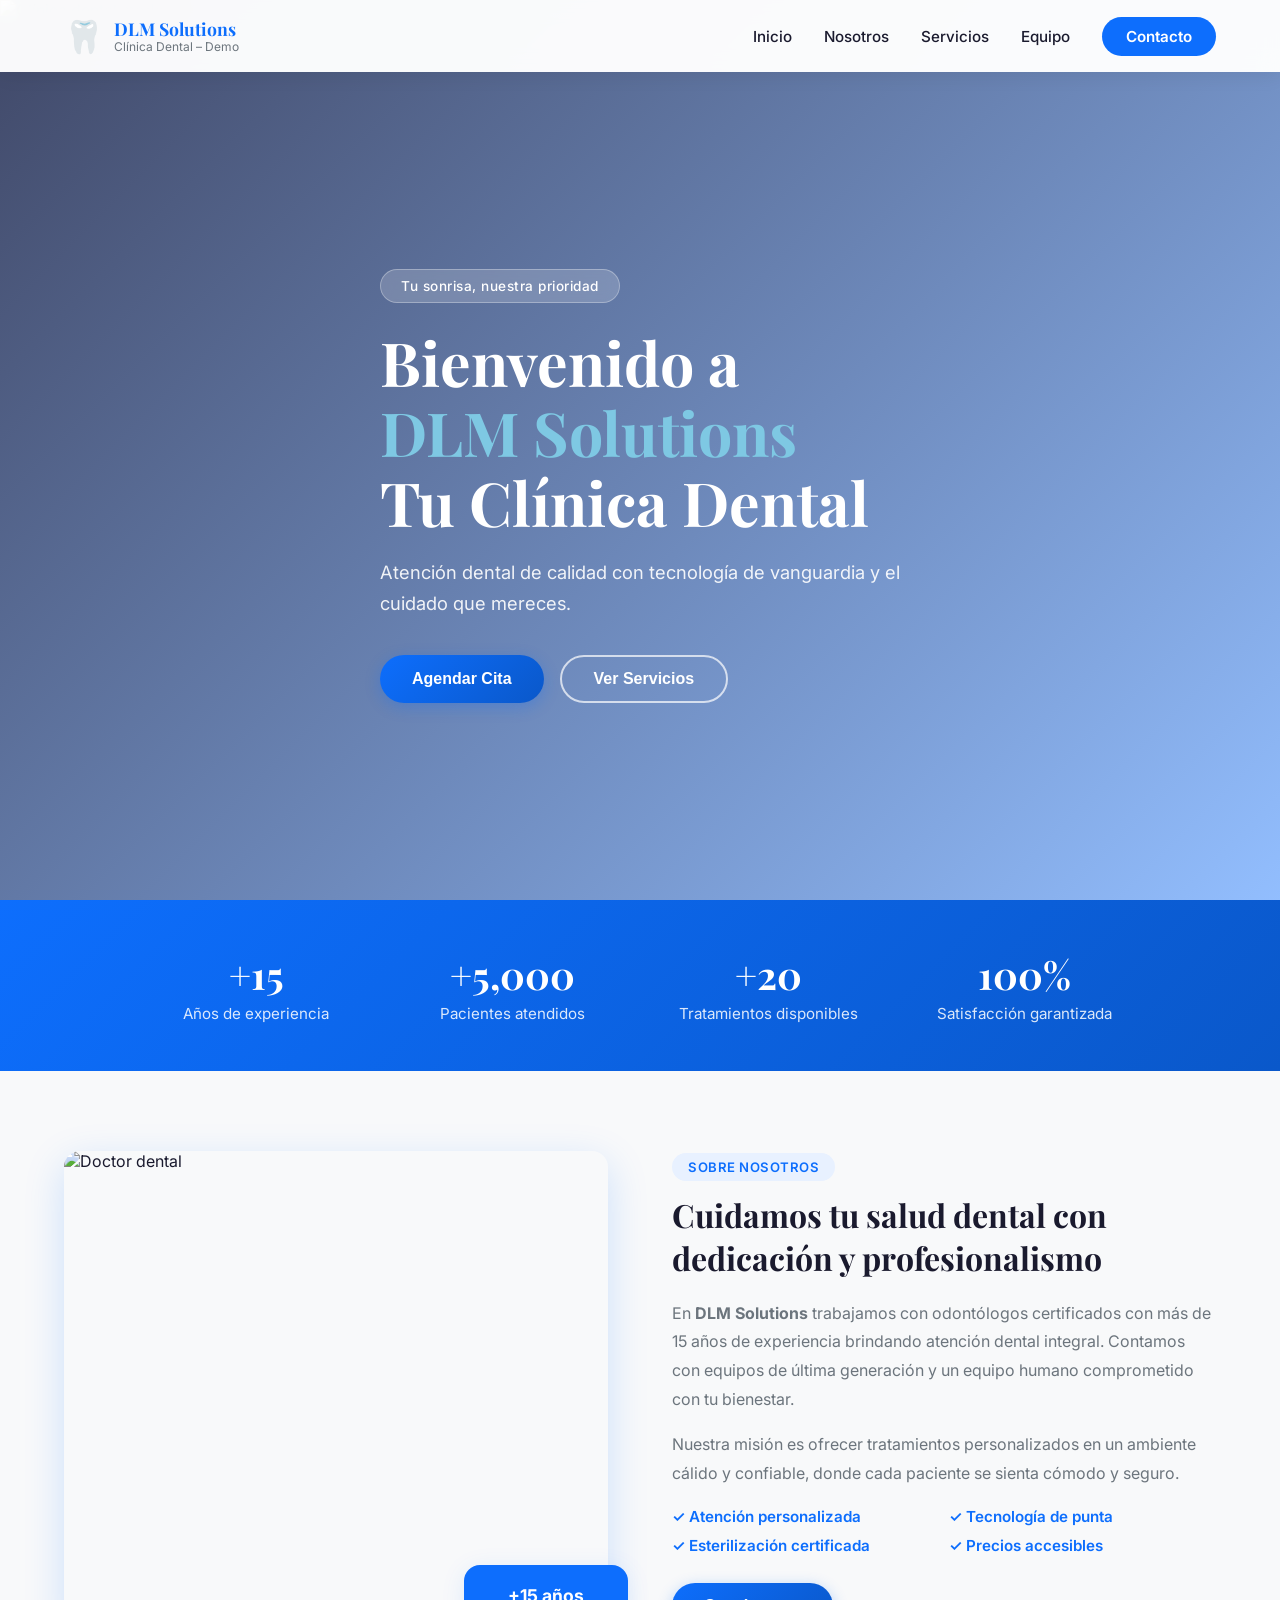
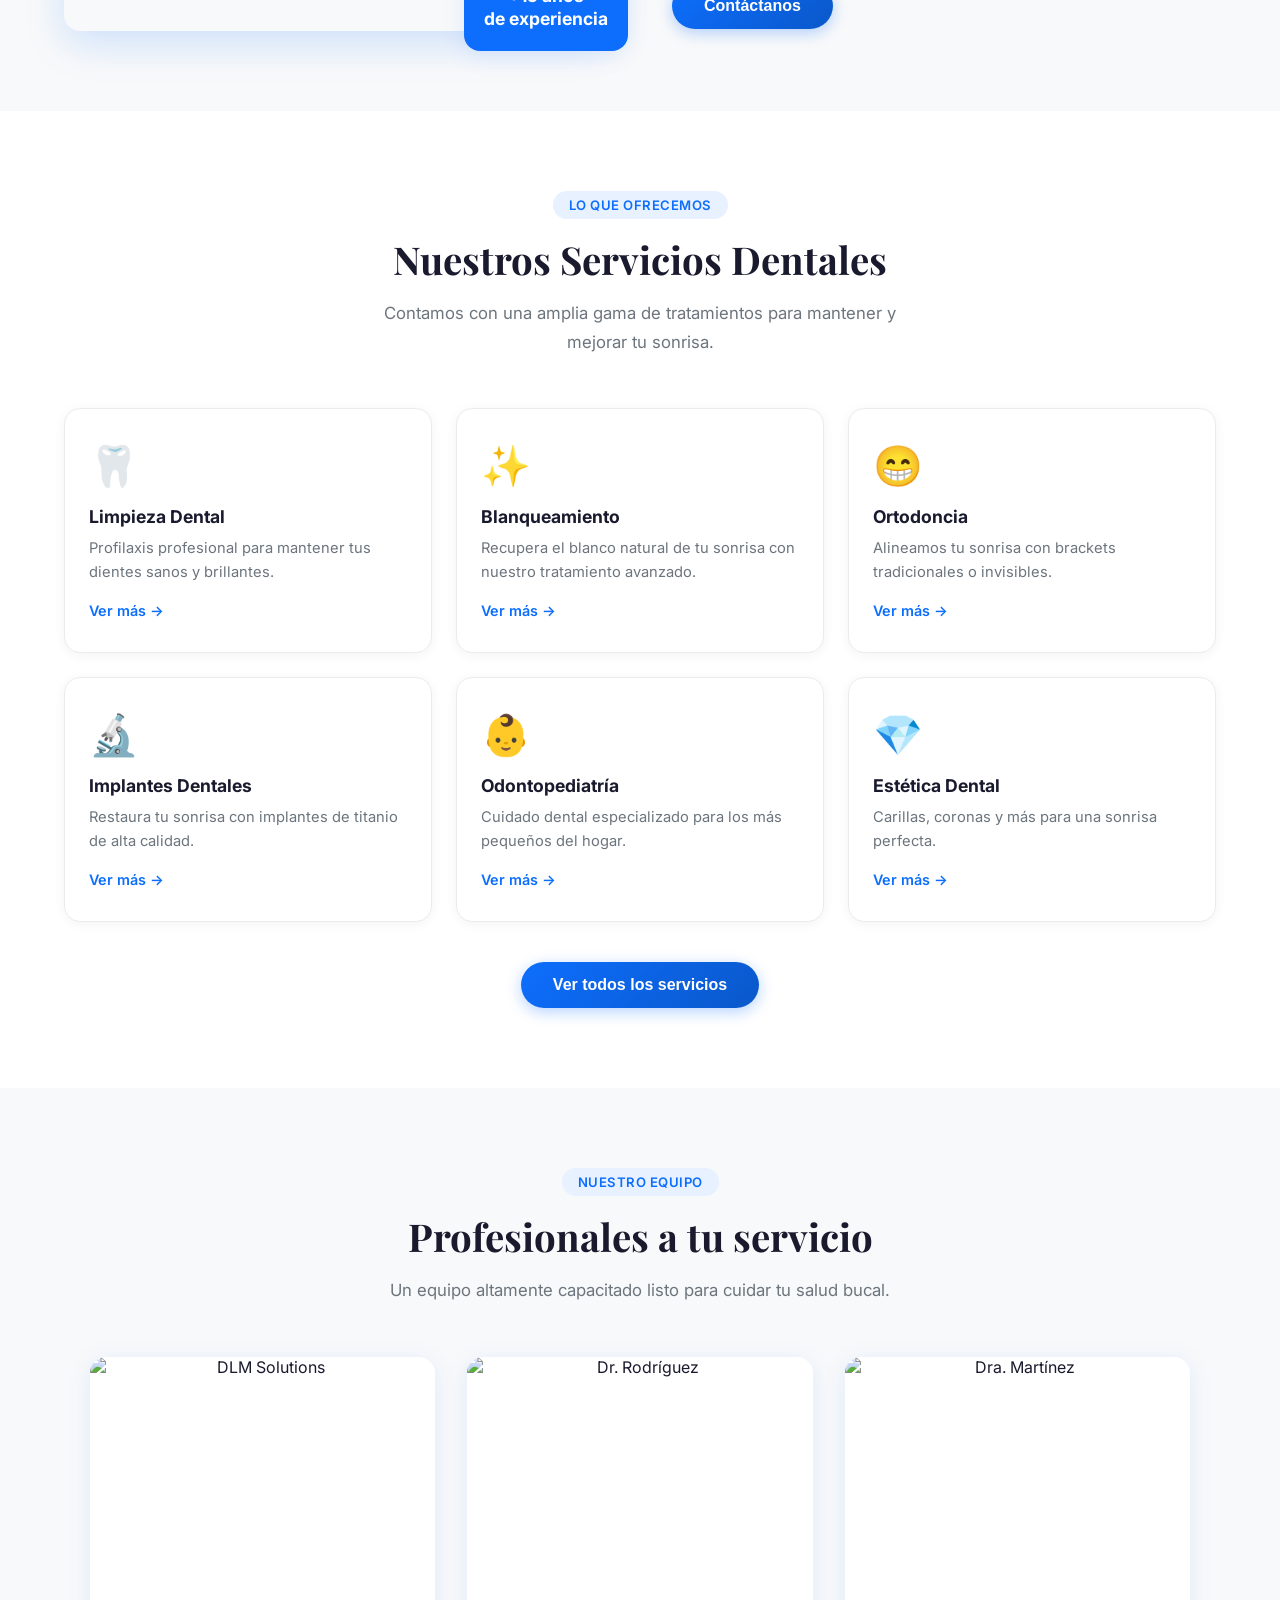
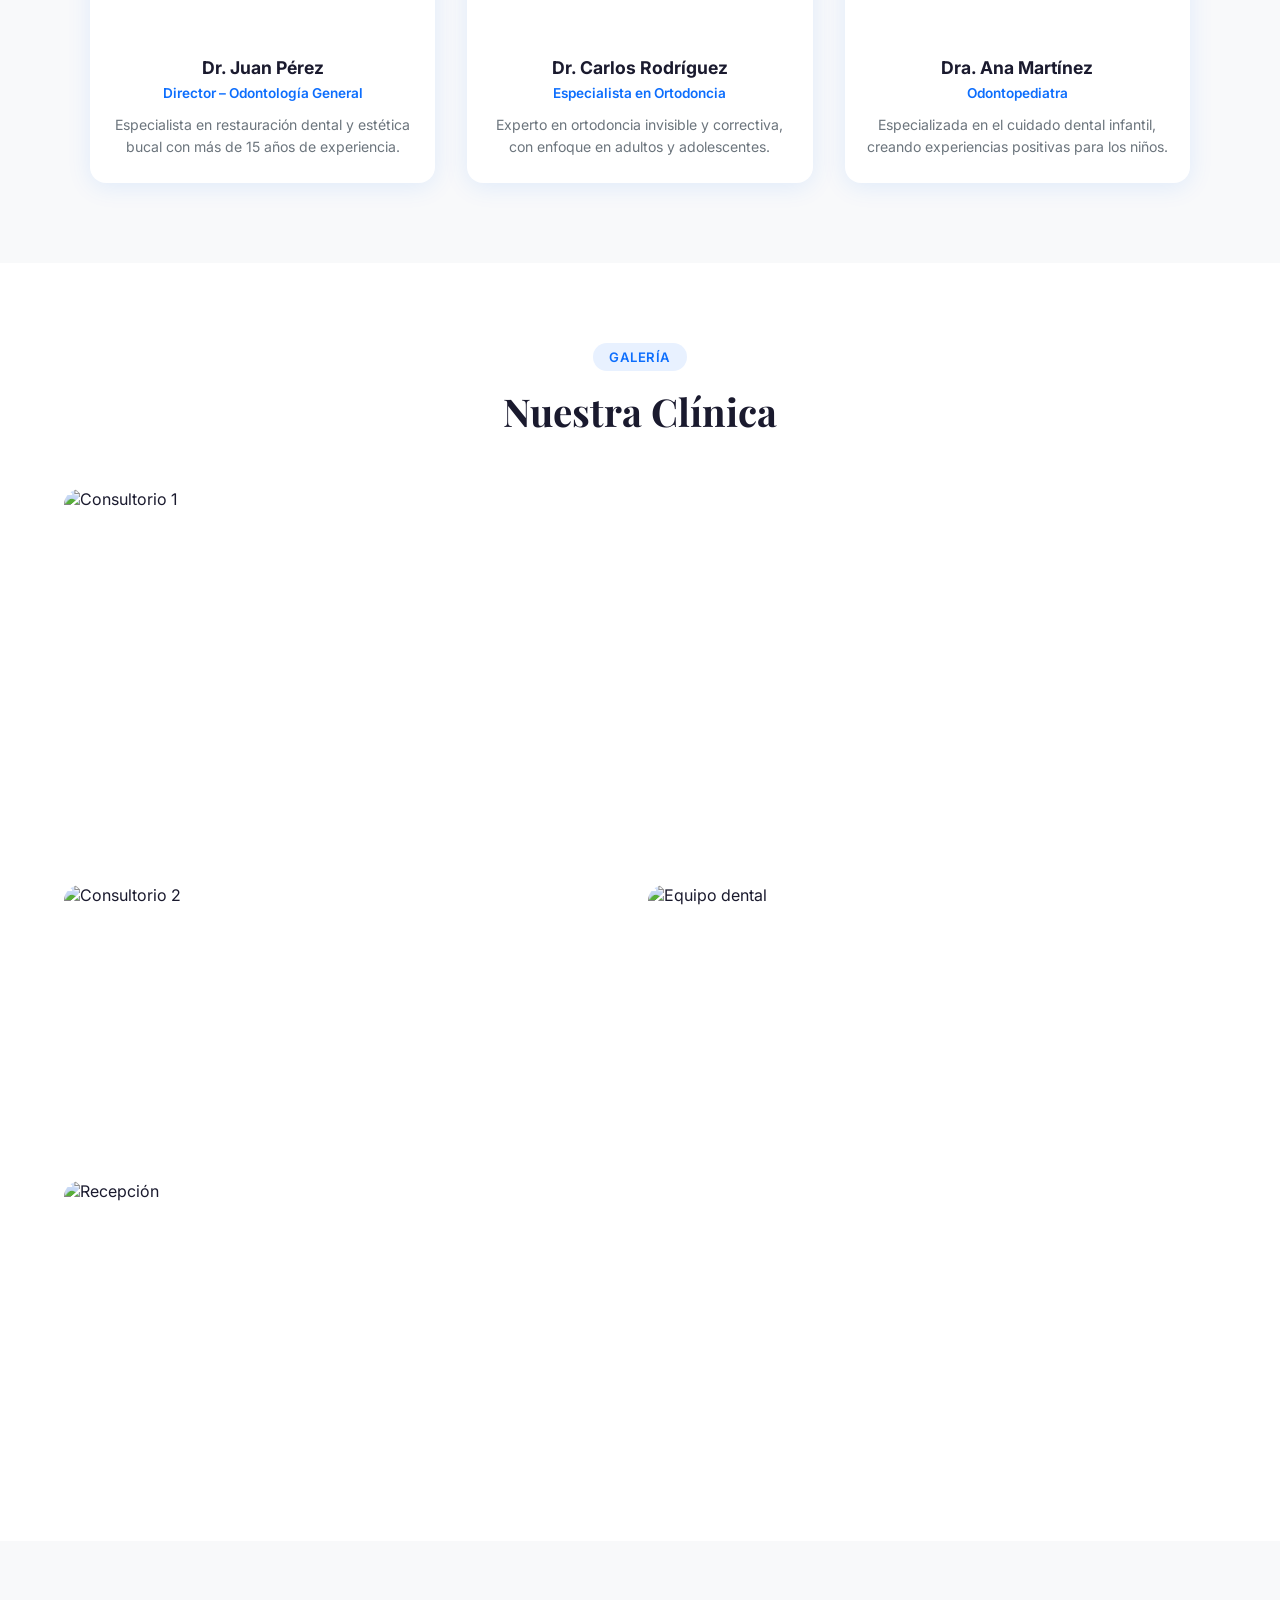
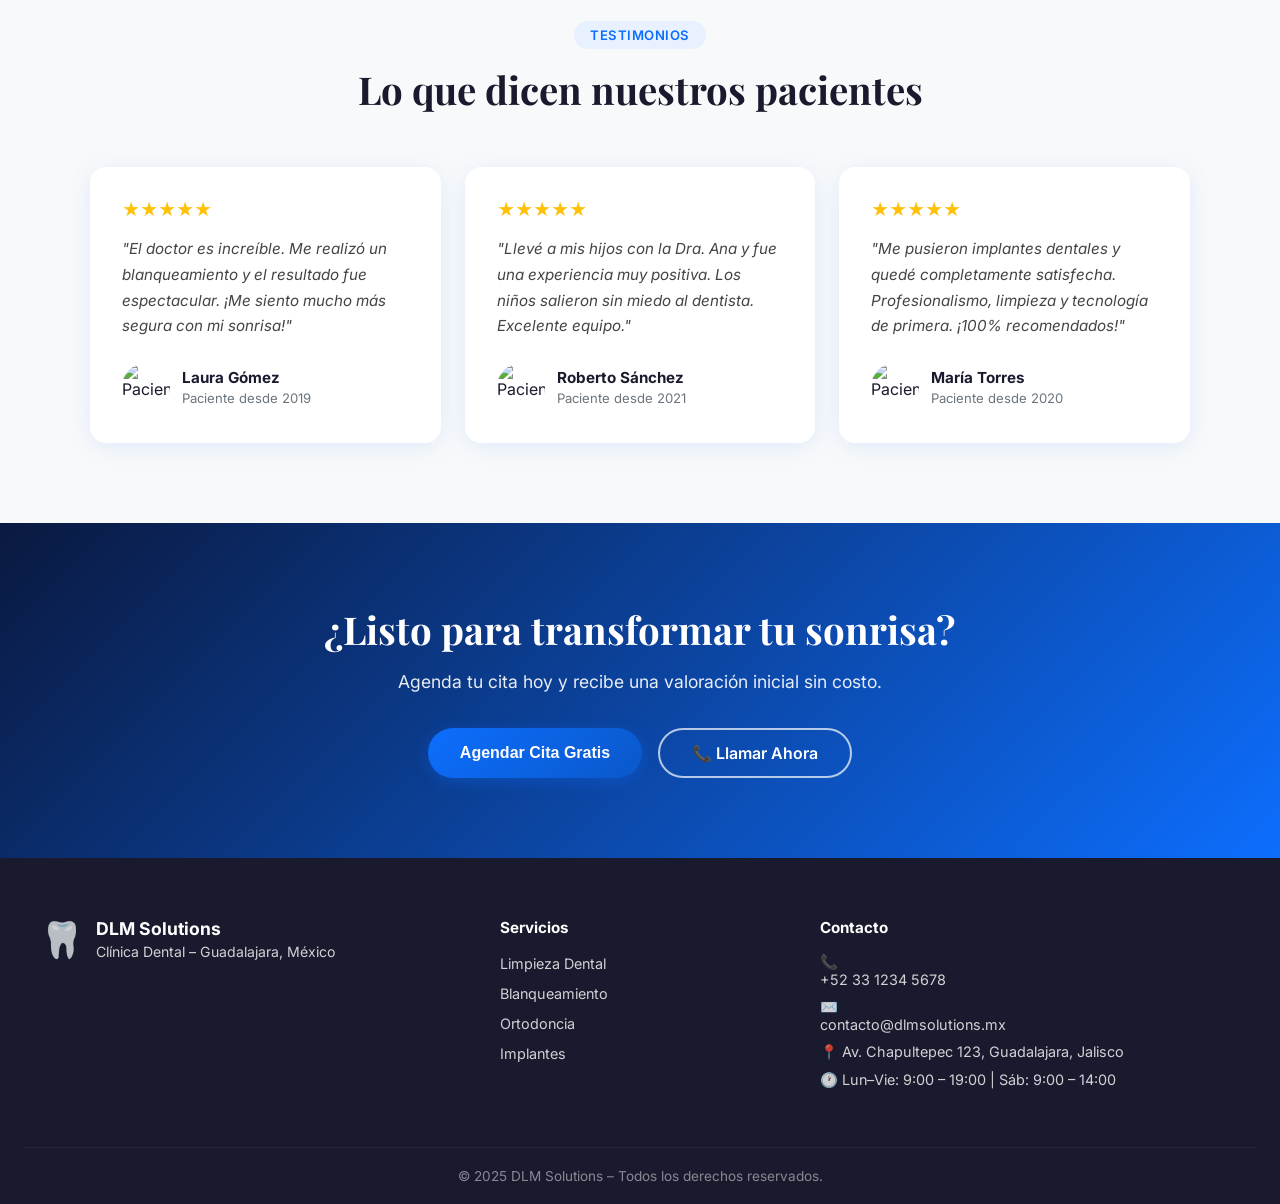
==== commit e3cbfab0: "Rebrand demo page from Dr. Josue to DLM Solutions https://claude.ai/code/session_01VPQy1yPSg4sHFJoMM" ====
--- a/index.html
+++ b/index.html
@@ -3,7 +3,7 @@
 <head>
   <meta charset="UTF-8" />
   <meta name="viewport" content="width=device-width, initial-scale=1.0" />
-  <title>Dr. Josue - Clínica Dental Río Nilo</title>
+  <title>DLM Solutions – Demo Página Web</title>
   <link href="https://fonts.googleapis.com/css2?family=Playfair+Display:wght@400;700&family=Inter:wght@300;400;500;600&display=swap" rel="stylesheet" />
   <link rel="stylesheet" href="styles.css" />
 </head>
@@ -15,8 +15,8 @@
       <div class="nav-logo">
         <span class="logo-icon">🦷</span>
         <div>
-          <span class="logo-name">Dr. Josue</span>
-          <span class="logo-sub">Clínica Dental Río Nilo</span>
+          <span class="logo-name">DLM Solutions</span>
+          <span class="logo-sub">Clínica Dental – Demo</span>
         </div>
       </div>
       <ul class="nav-links">
@@ -36,7 +36,7 @@
     <img src="https://images.unsplash.com/photo-1606811841689-23dfddce3e95?w=1600&q=80" alt="Clínica dental moderna" class="hero-bg" />
     <div class="hero-content">
       <span class="hero-badge">Tu sonrisa, nuestra prioridad</span>
-      <h1>Bienvenido a la<br /><span>Clínica Dental Río Nilo</span><br />Dr. Josue</h1>
+      <h1>Bienvenido a<br /><span>DLM Solutions</span><br />Tu Clínica Dental</h1>
       <p>Atención dental de calidad con tecnología de vanguardia y el cuidado que mereces.</p>
       <div class="hero-btns">
         <button class="btn-primary" onclick="openModal('contacto-modal')">Agendar Cita</button>
@@ -77,7 +77,7 @@
       <div class="nosotros-text">
         <span class="section-tag">Sobre nosotros</span>
         <h2>Cuidamos tu salud dental con dedicación y profesionalismo</h2>
-        <p>El <strong>Dr. Josue</strong> es un odontólogo certificado con más de 15 años de experiencia brindando atención dental integral. La <strong>Clínica Dental Río Nilo</strong> cuenta con equipos de última generación y un equipo humano comprometido con tu bienestar.</p>
+        <p>En <strong>DLM Solutions</strong> trabajamos con odontólogos certificados con más de 15 años de experiencia brindando atención dental integral. Contamos con equipos de última generación y un equipo humano comprometido con tu bienestar.</p>
         <p>Nuestra misión es ofrecer tratamientos personalizados en un ambiente cálido y confiable, donde cada paciente se sienta cómodo y seguro.</p>
         <ul class="nosotros-list">
           <li>✓ Atención personalizada</li>
@@ -150,9 +150,9 @@
     <div class="equipo-grid">
       <div class="equipo-card">
         <div class="equipo-img-wrap">
-          <img src="https://images.unsplash.com/photo-1559839734-2b71ea197ec2?w=400&q=80" alt="Dr. Josue" />
-        </div>
-        <h3>Dr. Josue</h3>
+          <img src="https://images.unsplash.com/photo-1559839734-2b71ea197ec2?w=400&q=80" alt="DLM Solutions" />
+        </div>
+        <h3>Dr. Juan Pérez</h3>
         <span>Director – Odontología General</span>
         <p>Especialista en restauración dental y estética bucal con más de 15 años de experiencia.</p>
       </div>
@@ -198,7 +198,7 @@
     <div class="testimonios-grid">
       <div class="test-card">
         <div class="stars">★★★★★</div>
-        <p>"El Dr. Josue es increíble. Me realizó un blanqueamiento y el resultado fue espectacular. ¡Me siento mucho más segura con mi sonrisa!"</p>
+        <p>"El doctor es increíble. Me realizó un blanqueamiento y el resultado fue espectacular. ¡Me siento mucho más segura con mi sonrisa!"</p>
         <div class="test-autor">
           <img src="https://images.unsplash.com/photo-1438761681033-6461ffad8d80?w=60&q=80" alt="Paciente" />
           <div>
@@ -250,8 +250,8 @@
       <div class="footer-brand">
         <span class="logo-icon">🦷</span>
         <div>
-          <strong>Dr. Josue</strong>
-          <p>Clínica Dental Río Nilo – Guadalajara, México</p>
+          <strong>DLM Solutions</strong>
+          <p>Clínica Dental – Guadalajara, México</p>
         </div>
       </div>
       <div class="footer-links">
@@ -266,13 +266,13 @@
       <div class="footer-contact">
         <h4>Contacto</h4>
         <p>📞 <a href="tel:+523312345678">+52 33 1234 5678</a></p>
-        <p>✉️ <a href="mailto:contacto@clinicadentalrionilo.com">contacto@clinicadentalrionilo.com</a></p>
+        <p>✉️ <a href="mailto:contacto@dlmsolutions.mx">contacto@dlmsolutions.mx</a></p>
         <p>📍 Av. Chapultepec 123, Guadalajara, Jalisco</p>
         <p>🕐 Lun–Vie: 9:00 – 19:00 | Sáb: 9:00 – 14:00</p>
       </div>
     </div>
     <div class="footer-bottom">
-      <p>© 2025 Clínica Dental Río Nilo – Todos los derechos reservados.</p>
+      <p>© 2025 DLM Solutions – Todos los derechos reservados.</p>
     </div>
   </footer>
 
@@ -388,7 +388,7 @@
       </form>
       <div class="modal-contacto-info">
         <a href="tel:+523312345678">📞 +52 33 1234 5678</a>
-        <a href="mailto:contacto@clinicadentalrionilo.com">✉️ contacto@clinicadentalrionilo.com</a>
+        <a href="mailto:contacto@dlmsolutions.mx">✉️ contacto@dlmsolutions.mx</a>
       </div>
     </div>
   </div>
